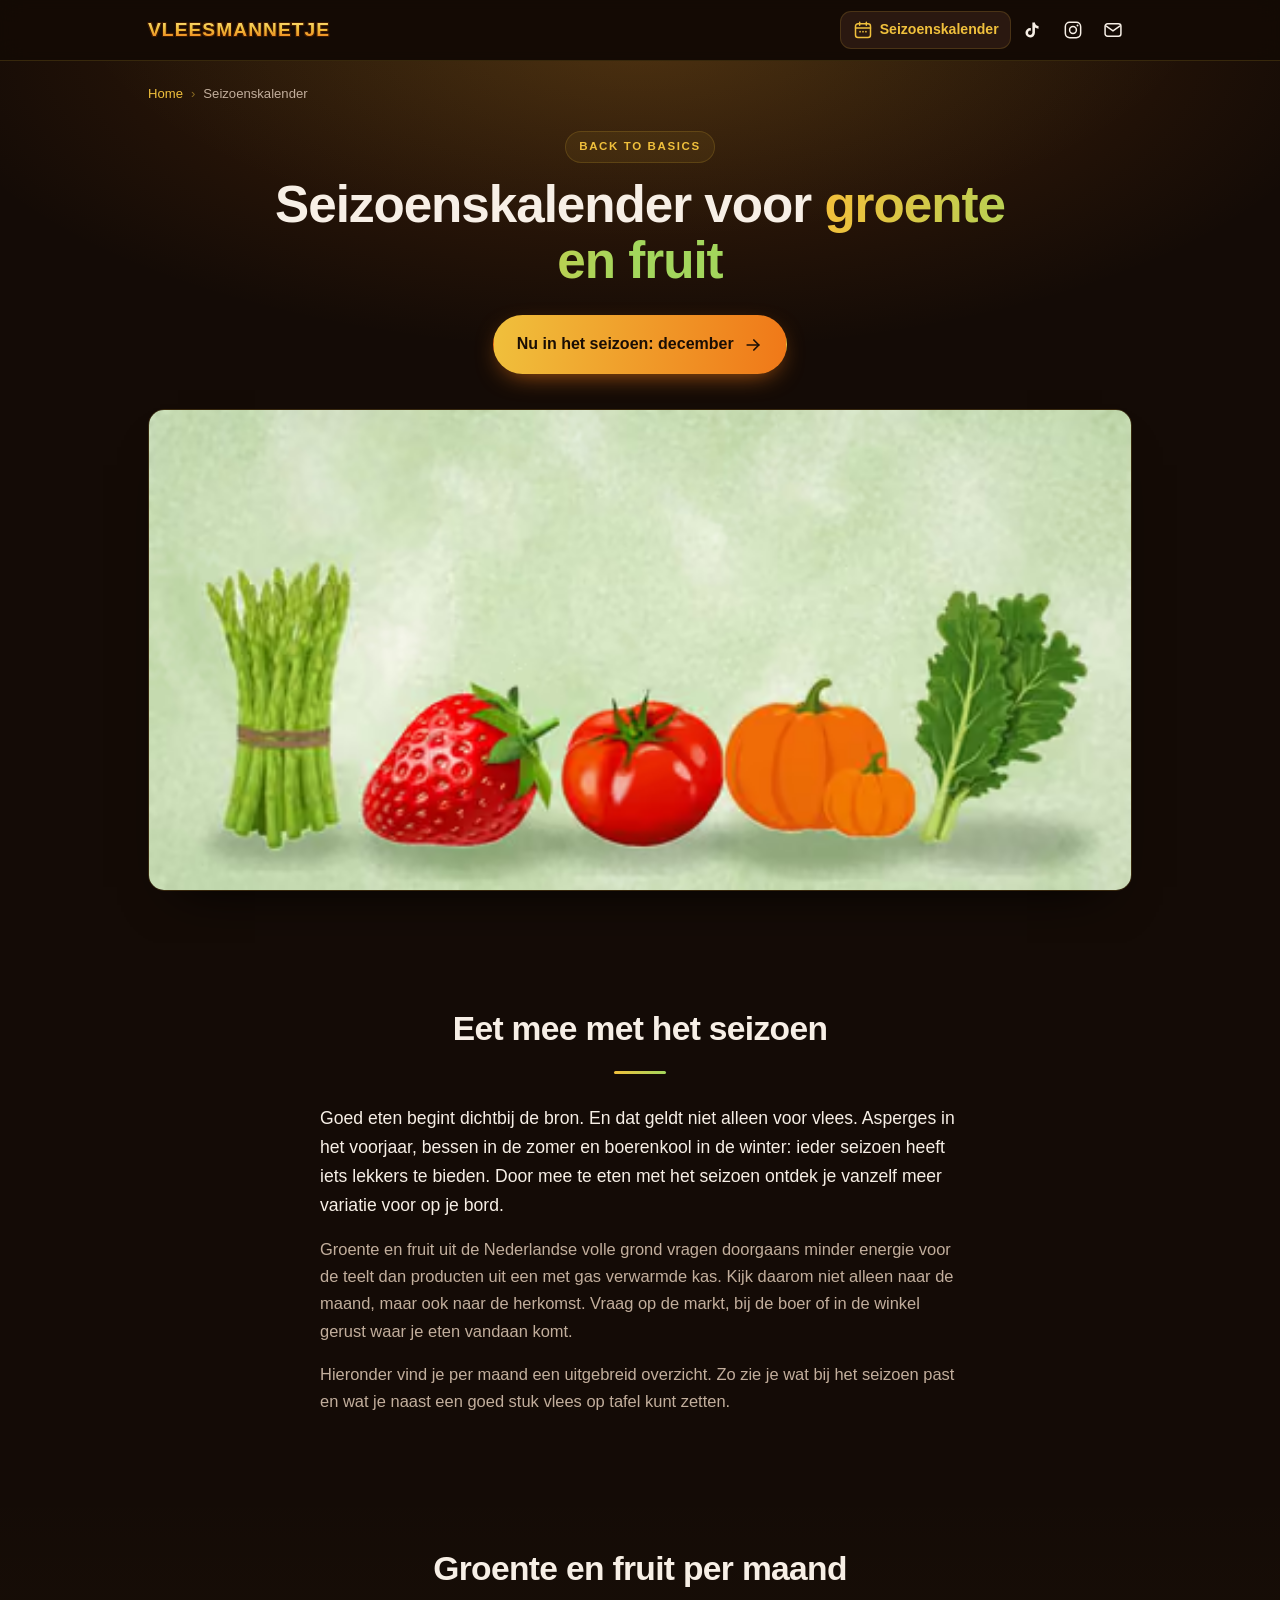
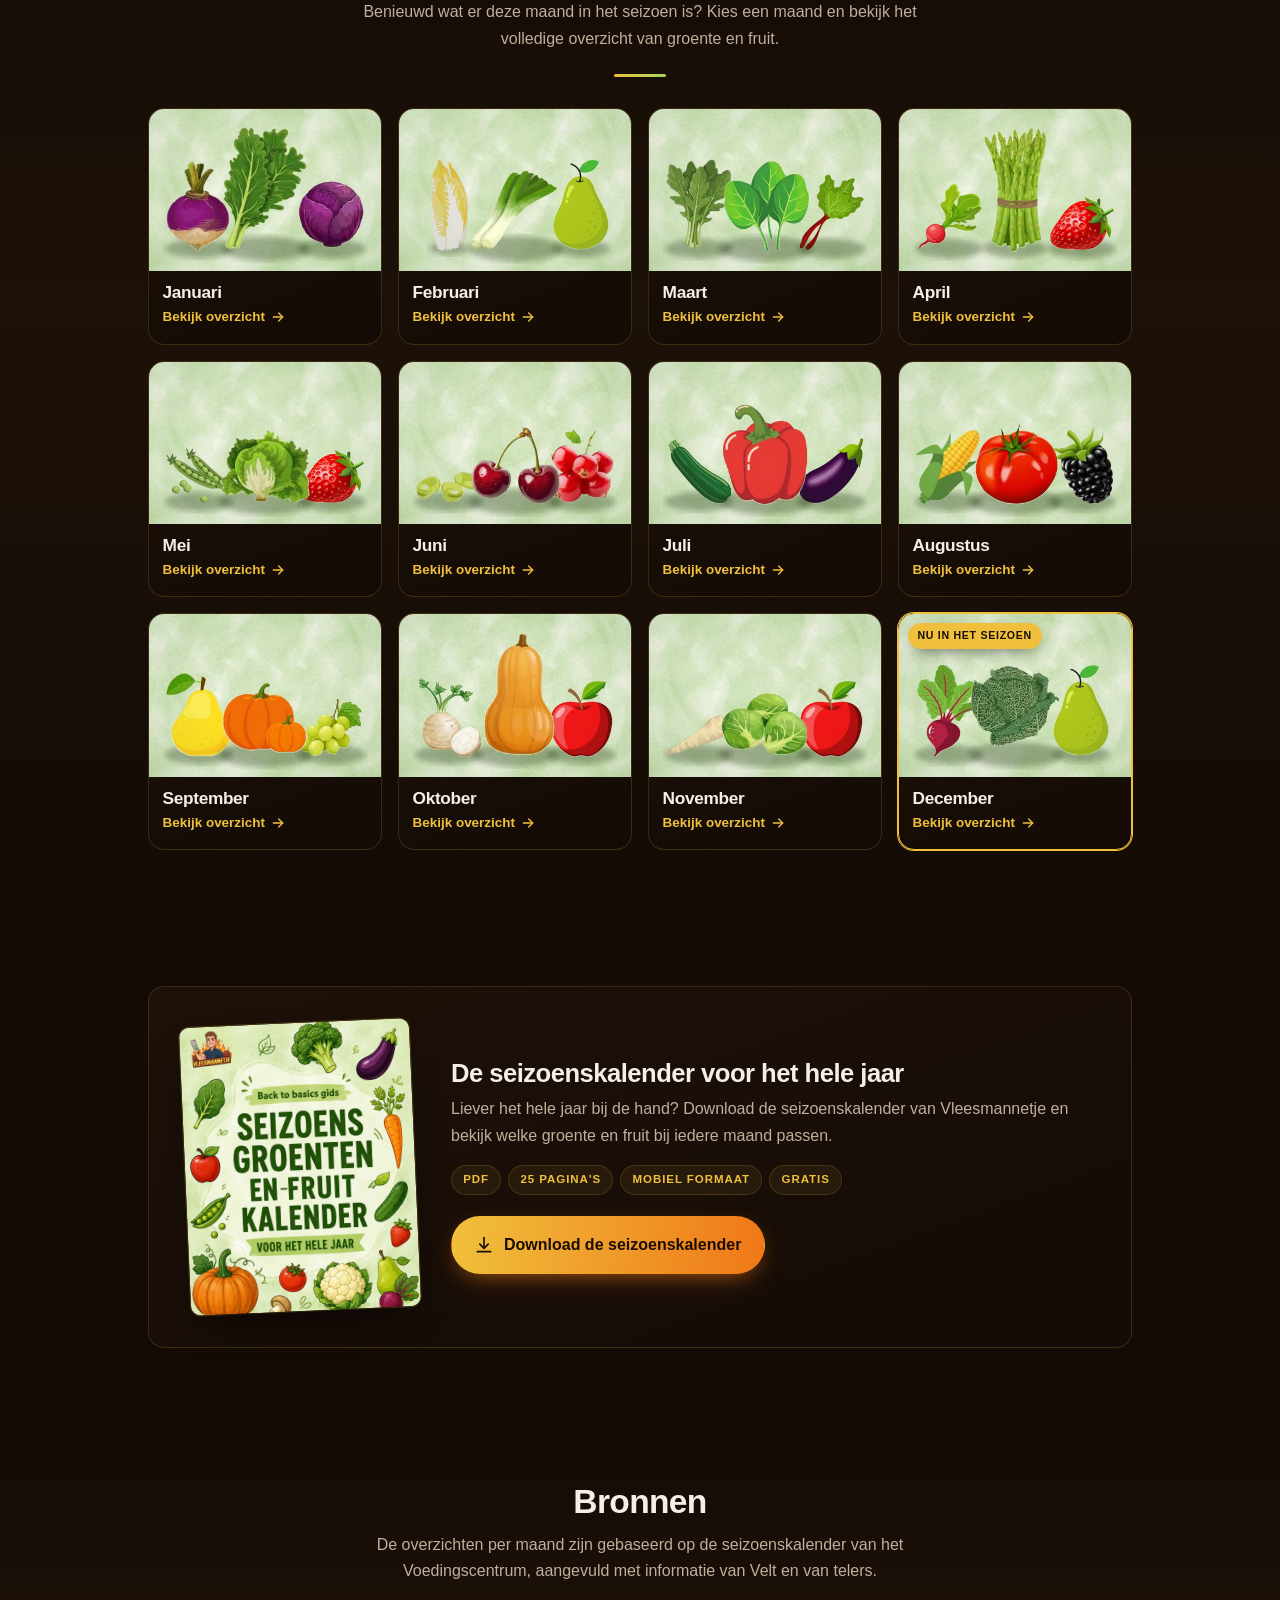
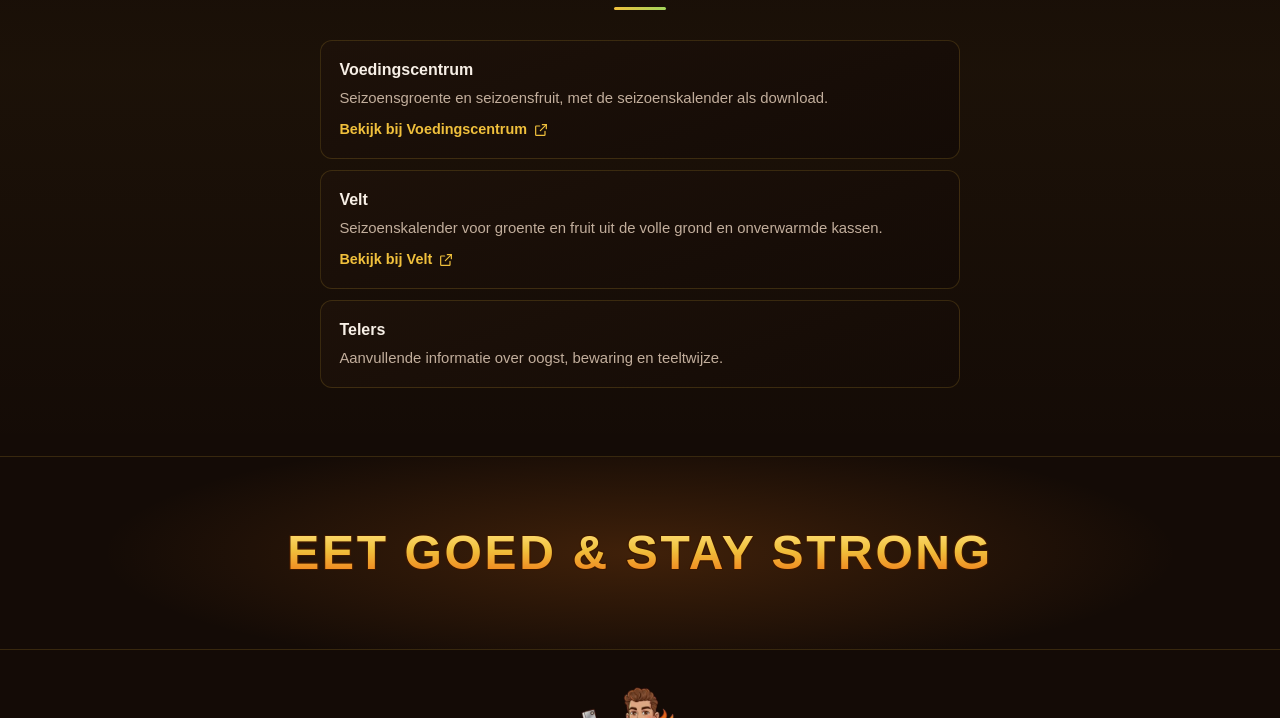
==== seizoenskalender/index.html @ fd52b86a "Seizoenskalender met overzicht en een pagina per maand Nieuwe sectie op /seizoenskalender/ met twaal" ====
<!doctype html>
<html lang="nl">
<head>
<meta charset="utf-8">
<meta name="viewport" content="width=device-width, initial-scale=1">
<title>Seizoenskalender voor groente en fruit | Vleesmannetje</title>
<meta name="description" content="Welke groente en welk fruit passen bij deze maand? Per maand een volledig overzicht, plus de gratis seizoenskalender van Vleesmannetje om te downloaden.">
<link rel="canonical" href="https://vleesmannetje.com/seizoenskalender/">
<meta name="theme-color" content="#140B06">
<meta name="color-scheme" content="dark">

<link rel="icon" href="/favicon.ico" sizes="any">
<link rel="icon" href="/assets/img/favicon-32.png" type="image/png" sizes="32x32">
<link rel="apple-touch-icon" href="/assets/img/apple-touch-icon.png">

<meta property="og:type" content="website">
<meta property="og:site_name" content="Vleesmannetje">
<meta property="og:locale" content="nl_NL">
<meta property="og:url" content="https://vleesmannetje.com/seizoenskalender/">
<meta property="og:title" content="Seizoenskalender voor groente en fruit">
<meta property="og:description" content="Welke groente en welk fruit passen bij deze maand? Per maand een volledig overzicht, plus de gratis seizoenskalender van Vleesmannetje om te downloaden.">
<meta property="og:image" content="https://vleesmannetje.com/assets/img/kalender/og-overzicht.jpg">
<meta property="og:image:width" content="1200">
<meta property="og:image:height" content="630">
<meta property="og:image:alt" content="Seizoenskalender voor groente en fruit van Vleesmannetje">
<meta name="twitter:card" content="summary_large_image">
<meta name="twitter:title" content="Seizoenskalender voor groente en fruit">
<meta name="twitter:description" content="Welke groente en welk fruit passen bij deze maand? Per maand een volledig overzicht, plus de gratis seizoenskalender van Vleesmannetje om te downloaden.">
<meta name="twitter:image" content="https://vleesmannetje.com/assets/img/kalender/og-overzicht.jpg">

<style>
:root{
  --ink:#140b06; --ink-2:#1d1109; --ink-3:#2a1810;
  --line:rgba(240,192,60,.16);
  --flame:#f07818; --gold:#f0c03c; --gold-hi:#ffe07a;
  --cream:#f7efe6; --muted:#c2ae9c; --outline:#3c1800;
  --leaf:#a3d65c;
  --wrap:64rem; --r:16px;
}
*,*::before,*::after{box-sizing:border-box}
html{-webkit-text-size-adjust:100%;scroll-behavior:smooth}
@media (prefers-reduced-motion:reduce){html{scroll-behavior:auto}
  *,*::before,*::after{animation-duration:.01ms!important;animation-iteration-count:1!important;transition-duration:.01ms!important}}
body{
  margin:0;background:var(--ink);color:var(--cream);
  font:400 1rem/1.65 -apple-system,BlinkMacSystemFont,"Segoe UI",Roboto,Helvetica,Arial,sans-serif;
  -webkit-font-smoothing:antialiased;overflow-x:hidden;
}
img{max-width:100%;height:auto;display:block}
a{color:inherit;text-decoration:none}
h1,h2,h3{margin:0;line-height:1.1;letter-spacing:-.02em;font-weight:800}
p{margin:0}
:focus-visible{outline:2px solid var(--gold);outline-offset:3px;border-radius:4px}
.wrap{width:100%;max-width:var(--wrap);margin:0 auto;padding:0 1.25rem}
.skip{position:absolute;left:-999px;top:0;z-index:99;background:var(--gold);color:var(--ink);padding:.6rem 1rem;font-weight:700}
.skip:focus{left:.5rem;top:.5rem}
.sr{position:absolute;width:1px;height:1px;overflow:hidden;clip:rect(0 0 0 0);white-space:nowrap}

.wordmark{
  font-weight:900;text-transform:uppercase;letter-spacing:.055em;line-height:1;
  background:linear-gradient(180deg,var(--gold-hi) 0%,var(--gold) 44%,var(--flame) 100%);
  -webkit-background-clip:text;background-clip:text;color:transparent;
  filter:
    drop-shadow(0 1px 0 var(--outline)) drop-shadow(0 -1px 0 var(--outline))
    drop-shadow(1px 0 0 var(--outline)) drop-shadow(-1px 0 0 var(--outline));
}

/* ---------- header ---------- */
.hdr{
  position:sticky;top:0;z-index:20;
  background:rgba(20,11,6,.82);backdrop-filter:saturate(140%) blur(12px);
  -webkit-backdrop-filter:saturate(140%) blur(12px);
  border-bottom:1px solid var(--line);
}
.hdr .wrap{display:flex;align-items:center;justify-content:space-between;gap:.75rem;min-height:60px}
.hdr__logo{font-size:1.05rem;white-space:nowrap;min-width:0}
.hdr__nav{display:flex;align-items:center;gap:.15rem;flex:none}
.ico,.navlink{
  display:grid;place-items:center;width:38px;height:38px;border-radius:11px;
  color:var(--cream);border:1px solid transparent;transition:color .18s,background .18s,border-color .18s,transform .18s;
}
.ico:hover,.ico:focus-visible,.navlink:hover,.navlink:focus-visible,.navlink[aria-current]{color:var(--gold);background:var(--ink-3);border-color:var(--line)}
.ico:hover,.ico:focus-visible{transform:translateY(-1px)}
.ico svg,.navlink svg{width:20px;height:20px}
.navlink span{position:absolute;width:1px;height:1px;overflow:hidden;clip:rect(0 0 0 0);white-space:nowrap}

/* ---------- algemeen ---------- */
.eyebrow{
  display:inline-block;margin:0 0 .9rem;padding:.34rem .85rem;border-radius:999px;
  border:1px solid var(--line);background:rgba(240,192,60,.07);
  color:var(--gold);font-size:.72rem;font-weight:700;letter-spacing:.14em;text-transform:uppercase;
}
h1{font-size:clamp(1.85rem,6.8vw,3.2rem)}
h1 .leaf{
  background:linear-gradient(100deg,var(--gold) 4%,var(--leaf) 72%);
  -webkit-background-clip:text;background-clip:text;color:transparent;
}
.lede{margin:1rem auto 0;max-width:38rem;color:var(--muted);font-size:1.06rem}
.btn{
  display:inline-flex;align-items:center;justify-content:center;gap:.6rem;
  padding:.95rem 1.4rem;border-radius:999px;font-weight:700;font-size:1rem;
  border:1px solid transparent;transition:transform .18s,box-shadow .18s,background .18s,border-color .18s;
}
.btn svg{width:20px;height:20px;flex:none}
.btn:hover,.btn:focus-visible{transform:translateY(-2px)}
.btn--tt{
  background:linear-gradient(96deg,var(--gold),var(--flame));color:#1a0d04;
  box-shadow:0 8px 26px -10px rgba(240,120,24,.85);
}
.btn--tt:hover,.btn--tt:focus-visible{box-shadow:0 12px 32px -10px rgba(240,120,24,1)}
.btn--ig{background:var(--ink-3);color:var(--cream);border-color:var(--line)}
.btn--ig:hover,.btn--ig:focus-visible{border-color:var(--gold);color:var(--gold)}

section[id]{scroll-margin-top:72px}
.sect{padding:3rem 0}
.sect--alt{background:linear-gradient(180deg,transparent,rgba(240,192,60,.035) 40%,transparent)}
.sect__head{text-align:center;max-width:38rem;margin:0 auto 1.9rem}
.kicker{
  display:block;color:var(--gold);font-size:.72rem;font-weight:700;
  letter-spacing:.16em;text-transform:uppercase;margin-bottom:.6rem;
}
h2{font-size:clamp(1.45rem,4.4vw,2.1rem)}
.sect__head p{margin-top:.7rem;color:var(--muted)}
.rule{width:52px;height:3px;margin:1.4rem auto 0;border-radius:3px;background:linear-gradient(90deg,var(--gold),var(--leaf))}

/* ---------- kop van de pagina ---------- */
.khero{position:relative;padding:1.1rem 0 2.5rem;overflow:hidden}
.khero::before{
  content:"";position:absolute;inset:-30% -30% auto;height:120%;pointer-events:none;
  background:
    radial-gradient(52% 42% at 50% 24%,rgba(240,120,24,.2),transparent 68%),
    radial-gradient(40% 34% at 50% 18%,rgba(163,214,92,.12),transparent 70%);
}
.khero .wrap{position:relative}
.crumbs{display:flex;flex-wrap:wrap;align-items:center;gap:.35rem .5rem;margin:0 0 1.6rem;padding:0;list-style:none;font-size:.82rem;color:var(--muted)}
.crumbs li{display:flex;align-items:center;gap:.5rem}
.crumbs li+li::before{content:"\203A";color:rgba(240,192,60,.5)}
.crumbs a{color:var(--gold)}
.crumbs a:hover,.crumbs a:focus-visible{text-decoration:underline;text-underline-offset:3px}
.khero__kop{text-align:center;max-width:46rem;margin:0 auto}
.khero__nu{margin-top:1.6rem}
.banner{margin:2.2rem 0 0;border-radius:var(--r);overflow:hidden;border:1px solid var(--line);
  box-shadow:0 26px 50px -30px rgba(0,0,0,.95)}
.banner img{width:100%}
.sprong{display:flex;flex-wrap:wrap;justify-content:center;gap:.5rem;margin:1.5rem 0 0;padding:0;list-style:none}
.sprong a{display:inline-flex;align-items:center;gap:.45rem;padding:.5rem .95rem;border-radius:999px;
  border:1px solid var(--line);background:var(--ink-2);font-size:.9rem;font-weight:600;transition:border-color .18s,color .18s}
.sprong a:hover,.sprong a:focus-visible{border-color:var(--gold);color:var(--gold)}
.sprong b{color:var(--leaf);font-weight:800}

/* ---------- intro ---------- */
.tekst{max-width:40rem;margin:0 auto;color:var(--muted);font-size:1.03rem}
.tekst p+p{margin-top:1rem}
.tekst p:first-child{color:var(--cream);font-size:1.1rem}

/* ---------- maandkaarten ---------- */
.maanden{list-style:none;margin:0;padding:0;display:grid;grid-template-columns:repeat(2,minmax(0,1fr));gap:.75rem}
.mkaart{
  position:relative;display:flex;flex-direction:column;height:100%;overflow:hidden;
  border:1px solid var(--line);border-radius:var(--r);background:linear-gradient(160deg,var(--ink-2),var(--ink));
  transition:border-color .2s,transform .2s,box-shadow .2s;
}
.mkaart:hover,.mkaart:focus-visible{border-color:rgba(240,192,60,.55);transform:translateY(-3px);box-shadow:0 18px 36px -24px rgba(0,0,0,.95)}
.mkaart img{width:100%;aspect-ratio:10/7;object-fit:cover}
.mkaart__body{display:flex;flex-direction:column;gap:.25rem;padding:.75rem .85rem .95rem}
.mkaart h3{font-size:1.08rem}
.mkaart__link{display:inline-flex;align-items:center;gap:.3rem;color:var(--gold);font-size:.84rem;font-weight:700}
.mkaart__link svg{width:16px;height:16px;transition:transform .2s}
.mkaart:hover .mkaart__link svg,.mkaart:focus-visible .mkaart__link svg{transform:translateX(3px)}
.mkaart__nu{
  display:none;position:absolute;top:.55rem;left:.55rem;padding:.26rem .6rem;border-radius:999px;
  background:var(--gold);color:#1a0d04;font-size:.66rem;font-weight:800;letter-spacing:.07em;text-transform:uppercase;
  box-shadow:0 6px 16px -6px rgba(0,0,0,.6);
}
.mkaart.is-nu{border-color:var(--gold);box-shadow:0 0 0 1px var(--gold)}
.mkaart.is-nu .mkaart__nu{display:block}

/* ---------- download ---------- */
.gids{
  display:grid;gap:1.5rem;align-items:center;
  border:1px solid var(--line);border-radius:var(--r);padding:1.5rem;
  background:linear-gradient(160deg,var(--ink-2),var(--ink));
}
.gids__cover{
  justify-self:center;width:min(56vw,200px);border-radius:10px;
  box-shadow:0 18px 40px -18px rgba(0,0,0,.9),0 0 0 1px rgba(240,192,60,.22);
  transform:rotate(-2.5deg);transition:transform .25s;
}
.gids:hover .gids__cover{transform:rotate(0) translateY(-3px)}
.gids h2,.gids h3{font-size:clamp(1.25rem,4vw,1.6rem);margin-bottom:.55rem}
.gids p{color:var(--muted)}
.gids__meta{display:flex;flex-wrap:wrap;gap:.45rem;margin:1rem 0 0;list-style:none;padding:0}
.gids__meta li{
  padding:.28rem .7rem;border-radius:999px;border:1px solid var(--line);
  background:rgba(240,192,60,.07);color:var(--gold);font-size:.72rem;font-weight:700;
  letter-spacing:.08em;text-transform:uppercase;
}
.gids .btn{margin-top:1.3rem}
.gids--klein .gids__cover{width:min(40vw,150px)}

/* ---------- bronnen ---------- */
.bronnen{max-width:40rem;margin:0 auto;padding:0;list-style:none;display:grid;gap:.7rem}
.bronnen li{border:1px solid var(--line);border-radius:12px;padding:1rem 1.15rem;background:linear-gradient(160deg,var(--ink-2),var(--ink))}
.bronnen strong{display:block;font-size:1rem;margin-bottom:.15rem}
.bronnen span{display:block;color:var(--muted);font-size:.93rem}
.bronnen a{display:inline-flex;align-items:center;gap:.35rem;margin-top:.45rem;color:var(--gold);font-size:.9rem;font-weight:700}
.bronnen a svg{width:16px;height:16px}
.bronnen a:hover,.bronnen a:focus-visible{text-decoration:underline;text-underline-offset:3px}

/* ---------- maandpagina: beeld en lijst ---------- */
.duo{display:grid;gap:1.3rem;grid-template-areas:"kop" "img" "lijst"}
.duo__kop{grid-area:kop}
.duo__kop p{margin-top:.65rem;color:var(--muted)}
.duo__img{grid-area:img;margin:0;justify-self:center;width:100%;max-width:420px}
.duo__img img{width:100%;border-radius:14px;box-shadow:0 24px 46px -26px rgba(0,0,0,.95),0 0 0 1px rgba(240,192,60,.2)}
.duo__lijst{grid-area:lijst}
.lijst{list-style:none;margin:0;padding:0;columns:2;column-gap:1.4rem}
.lijst li{
  break-inside:avoid;position:relative;padding:.38rem 0 .38rem 1.15rem;
  border-bottom:1px solid rgba(240,192,60,.09);line-height:1.35;
}
.lijst li::before{content:"";position:absolute;left:.12rem;top:.84rem;width:.46rem;height:.46rem;border-radius:50%;background:var(--leaf)}
.lijst small{display:block;margin-top:.12rem;color:var(--muted);font-size:.78rem;line-height:1.35}
.noot{margin-top:1.1rem;padding:.8rem 1rem;border-radius:12px;border:1px solid var(--line);background:rgba(240,192,60,.06);color:var(--muted);font-size:.9rem}

/* ---------- maandnavigatie ---------- */
.mnav ul{list-style:none;margin:0 auto;padding:0;display:grid;grid-template-columns:repeat(3,minmax(0,1fr));gap:.5rem;max-width:46rem}
.mnav a{
  position:relative;display:block;text-align:center;padding:.7rem .4rem;border-radius:999px;
  border:1px solid var(--line);background:var(--ink-2);font-weight:700;font-size:.92rem;
  transition:border-color .18s,color .18s,transform .18s;
}
.mnav a:hover,.mnav a:focus-visible{border-color:var(--gold);color:var(--gold);transform:translateY(-1px)}
.mnav a[aria-current="page"]{background:linear-gradient(96deg,var(--gold),var(--flame));color:#1a0d04;border-color:transparent}
.mnav a.is-nu::after{content:"";position:absolute;top:50%;right:.7rem;width:.42rem;height:.42rem;margin-top:-.21rem;border-radius:50%;background:var(--leaf)}
.mnav__legenda{margin-top:1rem;text-align:center;color:var(--muted);font-size:.82rem}
.mnav__legenda i{display:inline-block;width:.42rem;height:.42rem;margin-right:.35rem;border-radius:50%;background:var(--leaf);vertical-align:middle}
.bronregel{max-width:40rem;margin:2.4rem auto 0;text-align:center;color:var(--muted);font-size:.84rem}
.bronregel a{color:var(--gold);text-decoration:underline;text-underline-offset:3px}

/* ---------- afsluiter en footer ---------- */
.signoff{
  position:relative;text-align:center;padding:3.5rem 0;overflow:hidden;
  border-top:1px solid var(--line);border-bottom:1px solid var(--line);
}
.signoff::before{
  content:"";position:absolute;inset:0;pointer-events:none;
  background:radial-gradient(60% 90% at 50% 50%,rgba(240,120,24,.2),transparent 70%);
}
.signoff p{position:relative;font-size:clamp(1.45rem,6.4vw,3rem)}
.signoff .wrap{position:relative}
.ftr{padding:2.25rem 0;text-align:center;color:var(--muted);font-size:.85rem}
.ftr__logo{width:120px;margin:0 auto 1.1rem;opacity:.9}
.ftr__nav{display:flex;justify-content:center;gap:.35rem;margin-bottom:1.1rem}
.ftr a.txt{color:var(--gold)}
.ftr__links{margin-bottom:.5rem}

@media (min-width:30rem){
  .mnav ul{grid-template-columns:repeat(4,minmax(0,1fr))}
}
@media (min-width:40rem){
  .navlink{display:flex;gap:.45rem;width:auto;padding:0 .7rem;font-size:.88rem;font-weight:700}
  .navlink span{position:static;width:auto;height:auto;overflow:visible;clip:auto}
  .maanden{grid-template-columns:repeat(3,minmax(0,1fr));gap:1rem}
}
@media (min-width:48rem){
  .hdr__logo{font-size:1.2rem}
  .khero{padding:1.4rem 0 3.25rem}
  .sect{padding:4.25rem 0}
  .gids{grid-template-columns:230px 1fr;gap:2.25rem;padding:2.25rem}
  .gids__cover{width:230px}
  .gids--klein{grid-template-columns:170px 1fr}
  .gids--klein .gids__cover{width:170px}
  .mnav ul{grid-template-columns:repeat(6,minmax(0,1fr))}
  .signoff{padding:4.5rem 0}
}
@media (min-width:52rem){
  .duo{grid-template-columns:380px minmax(0,1fr);grid-template-rows:auto 1fr;column-gap:3rem;row-gap:1.4rem;
    grid-template-areas:"img kop" "img lijst";align-items:start}
  .duo--om{grid-template-columns:minmax(0,1fr) 380px;grid-template-areas:"kop img" "lijst img"}
}
@media (min-width:60rem){
  .maanden{grid-template-columns:repeat(4,minmax(0,1fr))}
  .lijst--lang{columns:3}
}
</style>
</head>
<body>
<a class="skip" href="#main">Naar de inhoud</a>

<header class="hdr">
  <div class="wrap">
    <a class="hdr__logo wordmark" href="/">Vleesmannetje</a>
    <nav class="hdr__nav" aria-label="Menu">
      <a class="navlink" href="/seizoenskalender/" aria-current="page">
        <svg viewBox="0 0 24 24" fill="none" stroke="currentColor" stroke-width="1.8" stroke-linecap="round" aria-hidden="true"><rect x="3" y="4.5" width="18" height="16.5" rx="3"/><path d="M3 9.5h18M8 2.8v3.4M16 2.8v3.4"/><circle cx="8.5" cy="14" r="1" fill="currentColor" stroke="none"/><circle cx="12" cy="14" r="1" fill="currentColor" stroke="none"/><circle cx="15.5" cy="14" r="1" fill="currentColor" stroke="none"/></svg><span>Seizoenskalender</span>
      </a>
      <a class="ico" href="https://www.tiktok.com/@vleesmannetje" target="_blank" rel="me noopener" aria-label="Vleesmannetje op TikTok">
        <svg viewBox="0 0 24 24" fill="currentColor" aria-hidden="true"><path d="M16.6 5.82A4.28 4.28 0 0 1 15.54 3h-3.09v12.4a2.59 2.59 0 0 1-2.59 2.5 2.59 2.59 0 1 1 .72-5.08v-3.13a5.7 5.7 0 0 0-.72-.05A5.69 5.69 0 1 0 15.54 15.4V9.01a7.35 7.35 0 0 0 4.3 1.38V7.3a4.29 4.29 0 0 1-3.24-1.48Z"/></svg>
      </a>
      <a class="ico" href="https://www.instagram.com/vleesmannetje/" target="_blank" rel="me noopener" aria-label="Vleesmannetje op Instagram">
        <svg viewBox="0 0 24 24" fill="none" stroke="currentColor" stroke-width="1.8" aria-hidden="true"><rect x="2.8" y="2.8" width="18.4" height="18.4" rx="5.2"/><circle cx="12" cy="12" r="4.1"/><circle cx="17.4" cy="6.6" r="1.15" fill="currentColor" stroke="none"/></svg>
      </a>
      <a class="ico" href="mailto:edwin@vleesmannetje.com" aria-label="Mail Vleesmannetje">
        <svg viewBox="0 0 24 24" fill="none" stroke="currentColor" stroke-width="1.8" aria-hidden="true"><rect x="2.5" y="4.5" width="19" height="15" rx="3"/><path d="m3.5 7 8.5 6 8.5-6"/></svg>
      </a>
    </nav>
  </div>
</header>

<main id="main">

  <section class="khero">
    <div class="wrap">
      <ol class="crumbs" aria-label="Kruimelpad"><li><a href="/">Home</a></li><li aria-current="page">Seizoenskalender</li></ol>
      <div class="khero__kop">
        <span class="eyebrow">Back to basics</span>
        <h1>Seizoenskalender voor <span class="leaf">groente en fruit</span></h1>
        <p class="khero__nu" id="nu" hidden>
          <a class="btn btn--tt" href="/seizoenskalender/">
            <span>Nu in het seizoen: <span data-naam></span></span>
            <svg viewBox="0 0 24 24" fill="none" stroke="currentColor" stroke-width="2" stroke-linecap="round" stroke-linejoin="round" aria-hidden="true"><path d="M5 12h14"/><path d="m13 6 6 6-6 6"/></svg>
          </a>
        </p>
      </div>
      <div class="banner">
        <picture>
          <source media="(min-width:40rem)" type="image/avif" sizes="(min-width:64rem) 982px, calc(100vw - 2.5rem)"
                  srcset="/assets/img/kalender/hero-breed-1000.avif 1000w, /assets/img/kalender/hero-breed-1600.avif 1600w" width="1600" height="400">
          <source media="(min-width:40rem)" type="image/webp" sizes="(min-width:64rem) 982px, calc(100vw - 2.5rem)"
                  srcset="/assets/img/kalender/hero-breed-1000.webp 1000w, /assets/img/kalender/hero-breed-1600.webp 1600w" width="1600" height="400">
          <source type="image/avif" sizes="calc(100vw - 2.5rem)"
                  srcset="/assets/img/kalender/hero-smal-450.avif 450w, /assets/img/kalender/hero-smal-900.avif 900w" width="900" height="440">
          <source type="image/webp" sizes="calc(100vw - 2.5rem)"
                  srcset="/assets/img/kalender/hero-smal-450.webp 450w, /assets/img/kalender/hero-smal-900.webp 900w" width="900" height="440">
          <img src="/assets/img/kalender/hero-smal-900.webp" width="900" height="440" fetchpriority="high" decoding="async"
               alt="Groente en fruit uit alle seizoenen op een rij, van boerenkool en asperges tot aardbeien, tomaten en pompoen">
        </picture>
      </div>
    </div>
  </section>

  <section class="sect" id="intro">
    <div class="wrap">
      <div class="sect__head">
        <h2>Eet mee met het seizoen</h2>
        <div class="rule"></div>
      </div>
      <div class="tekst">
        <p>Goed eten begint dichtbij de bron. En dat geldt niet alleen voor vlees. Asperges in het voorjaar, bessen in de zomer en boerenkool in de winter: ieder seizoen heeft iets lekkers te bieden. Door mee te eten met het seizoen ontdek je vanzelf meer variatie voor op je bord.</p><p>Groente en fruit uit de Nederlandse volle grond vragen doorgaans minder energie voor de teelt dan producten uit een met gas verwarmde kas. Kijk daarom niet alleen naar de maand, maar ook naar de herkomst. Vraag op de markt, bij de boer of in de winkel gerust waar je eten vandaan komt.</p><p>Hieronder vind je per maand een uitgebreid overzicht. Zo zie je wat bij het seizoen past en wat je naast een goed stuk vlees op tafel kunt zetten.</p>
      </div>
    </div>
  </section>

  <section class="sect sect--alt" id="maanden">
    <div class="wrap">
      <div class="sect__head">
        <h2>Groente en fruit per maand</h2>
        <p>Benieuwd wat er deze maand in het seizoen is? Kies een maand en bekijk het volledige overzicht van groente en fruit.</p>
        <div class="rule"></div>
      </div>
      <ul class="maanden" role="list">
        <li>
          <a class="mkaart" href="/seizoenskalender/januari/" data-maand="januari">
            <picture>
          <source type="image/avif" sizes="(min-width:60rem) 240px, (min-width:40rem) 30vw, 46vw" srcset="/assets/img/kalender/januari-kaart-400.avif 400w, /assets/img/kalender/januari-kaart-800.avif 800w">
          <source type="image/webp" sizes="(min-width:60rem) 240px, (min-width:40rem) 30vw, 46vw" srcset="/assets/img/kalender/januari-kaart-400.webp 400w, /assets/img/kalender/januari-kaart-800.webp 800w">
          <img src="/assets/img/kalender/januari-kaart-400.webp" width="800" height="560"
               alt="" loading="lazy" decoding="async">
        </picture>
            <div class="mkaart__body">
              <h3>Januari</h3>
              <span class="mkaart__link">Bekijk overzicht <svg viewBox="0 0 24 24" fill="none" stroke="currentColor" stroke-width="2" stroke-linecap="round" stroke-linejoin="round" aria-hidden="true"><path d="M5 12h14"/><path d="m13 6 6 6-6 6"/></svg></span>
            </div>
            <span class="mkaart__nu" aria-hidden="true">Nu in het seizoen</span>
          </a>
        </li>
        <li>
          <a class="mkaart" href="/seizoenskalender/februari/" data-maand="februari">
            <picture>
          <source type="image/avif" sizes="(min-width:60rem) 240px, (min-width:40rem) 30vw, 46vw" srcset="/assets/img/kalender/februari-kaart-400.avif 400w, /assets/img/kalender/februari-kaart-800.avif 800w">
          <source type="image/webp" sizes="(min-width:60rem) 240px, (min-width:40rem) 30vw, 46vw" srcset="/assets/img/kalender/februari-kaart-400.webp 400w, /assets/img/kalender/februari-kaart-800.webp 800w">
          <img src="/assets/img/kalender/februari-kaart-400.webp" width="800" height="560"
               alt="" loading="lazy" decoding="async">
        </picture>
            <div class="mkaart__body">
              <h3>Februari</h3>
              <span class="mkaart__link">Bekijk overzicht <svg viewBox="0 0 24 24" fill="none" stroke="currentColor" stroke-width="2" stroke-linecap="round" stroke-linejoin="round" aria-hidden="true"><path d="M5 12h14"/><path d="m13 6 6 6-6 6"/></svg></span>
            </div>
            <span class="mkaart__nu" aria-hidden="true">Nu in het seizoen</span>
          </a>
        </li>
        <li>
          <a class="mkaart" href="/seizoenskalender/maart/" data-maand="maart">
            <picture>
          <source type="image/avif" sizes="(min-width:60rem) 240px, (min-width:40rem) 30vw, 46vw" srcset="/assets/img/kalender/maart-kaart-400.avif 400w, /assets/img/kalender/maart-kaart-800.avif 800w">
          <source type="image/webp" sizes="(min-width:60rem) 240px, (min-width:40rem) 30vw, 46vw" srcset="/assets/img/kalender/maart-kaart-400.webp 400w, /assets/img/kalender/maart-kaart-800.webp 800w">
          <img src="/assets/img/kalender/maart-kaart-400.webp" width="800" height="560"
               alt="" loading="lazy" decoding="async">
        </picture>
            <div class="mkaart__body">
              <h3>Maart</h3>
              <span class="mkaart__link">Bekijk overzicht <svg viewBox="0 0 24 24" fill="none" stroke="currentColor" stroke-width="2" stroke-linecap="round" stroke-linejoin="round" aria-hidden="true"><path d="M5 12h14"/><path d="m13 6 6 6-6 6"/></svg></span>
            </div>
            <span class="mkaart__nu" aria-hidden="true">Nu in het seizoen</span>
          </a>
        </li>
        <li>
          <a class="mkaart" href="/seizoenskalender/april/" data-maand="april">
            <picture>
          <source type="image/avif" sizes="(min-width:60rem) 240px, (min-width:40rem) 30vw, 46vw" srcset="/assets/img/kalender/april-kaart-400.avif 400w, /assets/img/kalender/april-kaart-800.avif 800w">
          <source type="image/webp" sizes="(min-width:60rem) 240px, (min-width:40rem) 30vw, 46vw" srcset="/assets/img/kalender/april-kaart-400.webp 400w, /assets/img/kalender/april-kaart-800.webp 800w">
          <img src="/assets/img/kalender/april-kaart-400.webp" width="800" height="560"
               alt="" loading="lazy" decoding="async">
        </picture>
            <div class="mkaart__body">
              <h3>April</h3>
              <span class="mkaart__link">Bekijk overzicht <svg viewBox="0 0 24 24" fill="none" stroke="currentColor" stroke-width="2" stroke-linecap="round" stroke-linejoin="round" aria-hidden="true"><path d="M5 12h14"/><path d="m13 6 6 6-6 6"/></svg></span>
            </div>
            <span class="mkaart__nu" aria-hidden="true">Nu in het seizoen</span>
          </a>
        </li>
        <li>
          <a class="mkaart" href="/seizoenskalender/mei/" data-maand="mei">
            <picture>
          <source type="image/avif" sizes="(min-width:60rem) 240px, (min-width:40rem) 30vw, 46vw" srcset="/assets/img/kalender/mei-kaart-400.avif 400w, /assets/img/kalender/mei-kaart-800.avif 800w">
          <source type="image/webp" sizes="(min-width:60rem) 240px, (min-width:40rem) 30vw, 46vw" srcset="/assets/img/kalender/mei-kaart-400.webp 400w, /assets/img/kalender/mei-kaart-800.webp 800w">
          <img src="/assets/img/kalender/mei-kaart-400.webp" width="800" height="560"
               alt="" loading="lazy" decoding="async">
        </picture>
            <div class="mkaart__body">
              <h3>Mei</h3>
              <span class="mkaart__link">Bekijk overzicht <svg viewBox="0 0 24 24" fill="none" stroke="currentColor" stroke-width="2" stroke-linecap="round" stroke-linejoin="round" aria-hidden="true"><path d="M5 12h14"/><path d="m13 6 6 6-6 6"/></svg></span>
            </div>
            <span class="mkaart__nu" aria-hidden="true">Nu in het seizoen</span>
          </a>
        </li>
        <li>
          <a class="mkaart" href="/seizoenskalender/juni/" data-maand="juni">
            <picture>
          <source type="image/avif" sizes="(min-width:60rem) 240px, (min-width:40rem) 30vw, 46vw" srcset="/assets/img/kalender/juni-kaart-400.avif 400w, /assets/img/kalender/juni-kaart-800.avif 800w">
          <source type="image/webp" sizes="(min-width:60rem) 240px, (min-width:40rem) 30vw, 46vw" srcset="/assets/img/kalender/juni-kaart-400.webp 400w, /assets/img/kalender/juni-kaart-800.webp 800w">
          <img src="/assets/img/kalender/juni-kaart-400.webp" width="800" height="560"
               alt="" loading="lazy" decoding="async">
        </picture>
            <div class="mkaart__body">
              <h3>Juni</h3>
              <span class="mkaart__link">Bekijk overzicht <svg viewBox="0 0 24 24" fill="none" stroke="currentColor" stroke-width="2" stroke-linecap="round" stroke-linejoin="round" aria-hidden="true"><path d="M5 12h14"/><path d="m13 6 6 6-6 6"/></svg></span>
            </div>
            <span class="mkaart__nu" aria-hidden="true">Nu in het seizoen</span>
          </a>
        </li>
        <li>
          <a class="mkaart" href="/seizoenskalender/juli/" data-maand="juli">
            <picture>
          <source type="image/avif" sizes="(min-width:60rem) 240px, (min-width:40rem) 30vw, 46vw" srcset="/assets/img/kalender/juli-kaart-400.avif 400w, /assets/img/kalender/juli-kaart-800.avif 800w">
          <source type="image/webp" sizes="(min-width:60rem) 240px, (min-width:40rem) 30vw, 46vw" srcset="/assets/img/kalender/juli-kaart-400.webp 400w, /assets/img/kalender/juli-kaart-800.webp 800w">
          <img src="/assets/img/kalender/juli-kaart-400.webp" width="800" height="560"
               alt="" loading="lazy" decoding="async">
        </picture>
            <div class="mkaart__body">
              <h3>Juli</h3>
              <span class="mkaart__link">Bekijk overzicht <svg viewBox="0 0 24 24" fill="none" stroke="currentColor" stroke-width="2" stroke-linecap="round" stroke-linejoin="round" aria-hidden="true"><path d="M5 12h14"/><path d="m13 6 6 6-6 6"/></svg></span>
            </div>
            <span class="mkaart__nu" aria-hidden="true">Nu in het seizoen</span>
          </a>
        </li>
        <li>
          <a class="mkaart" href="/seizoenskalender/augustus/" data-maand="augustus">
            <picture>
          <source type="image/avif" sizes="(min-width:60rem) 240px, (min-width:40rem) 30vw, 46vw" srcset="/assets/img/kalender/augustus-kaart-400.avif 400w, /assets/img/kalender/augustus-kaart-800.avif 800w">
          <source type="image/webp" sizes="(min-width:60rem) 240px, (min-width:40rem) 30vw, 46vw" srcset="/assets/img/kalender/augustus-kaart-400.webp 400w, /assets/img/kalender/augustus-kaart-800.webp 800w">
          <img src="/assets/img/kalender/augustus-kaart-400.webp" width="800" height="560"
               alt="" loading="lazy" decoding="async">
        </picture>
            <div class="mkaart__body">
              <h3>Augustus</h3>
              <span class="mkaart__link">Bekijk overzicht <svg viewBox="0 0 24 24" fill="none" stroke="currentColor" stroke-width="2" stroke-linecap="round" stroke-linejoin="round" aria-hidden="true"><path d="M5 12h14"/><path d="m13 6 6 6-6 6"/></svg></span>
            </div>
            <span class="mkaart__nu" aria-hidden="true">Nu in het seizoen</span>
          </a>
        </li>
        <li>
          <a class="mkaart" href="/seizoenskalender/september/" data-maand="september">
            <picture>
          <source type="image/avif" sizes="(min-width:60rem) 240px, (min-width:40rem) 30vw, 46vw" srcset="/assets/img/kalender/september-kaart-400.avif 400w, /assets/img/kalender/september-kaart-800.avif 800w">
          <source type="image/webp" sizes="(min-width:60rem) 240px, (min-width:40rem) 30vw, 46vw" srcset="/assets/img/kalender/september-kaart-400.webp 400w, /assets/img/kalender/september-kaart-800.webp 800w">
          <img src="/assets/img/kalender/september-kaart-400.webp" width="800" height="560"
               alt="" loading="lazy" decoding="async">
        </picture>
            <div class="mkaart__body">
              <h3>September</h3>
              <span class="mkaart__link">Bekijk overzicht <svg viewBox="0 0 24 24" fill="none" stroke="currentColor" stroke-width="2" stroke-linecap="round" stroke-linejoin="round" aria-hidden="true"><path d="M5 12h14"/><path d="m13 6 6 6-6 6"/></svg></span>
            </div>
            <span class="mkaart__nu" aria-hidden="true">Nu in het seizoen</span>
          </a>
        </li>
        <li>
          <a class="mkaart" href="/seizoenskalender/oktober/" data-maand="oktober">
            <picture>
          <source type="image/avif" sizes="(min-width:60rem) 240px, (min-width:40rem) 30vw, 46vw" srcset="/assets/img/kalender/oktober-kaart-400.avif 400w, /assets/img/kalender/oktober-kaart-800.avif 800w">
          <source type="image/webp" sizes="(min-width:60rem) 240px, (min-width:40rem) 30vw, 46vw" srcset="/assets/img/kalender/oktober-kaart-400.webp 400w, /assets/img/kalender/oktober-kaart-800.webp 800w">
          <img src="/assets/img/kalender/oktober-kaart-400.webp" width="800" height="560"
               alt="" loading="lazy" decoding="async">
        </picture>
            <div class="mkaart__body">
              <h3>Oktober</h3>
              <span class="mkaart__link">Bekijk overzicht <svg viewBox="0 0 24 24" fill="none" stroke="currentColor" stroke-width="2" stroke-linecap="round" stroke-linejoin="round" aria-hidden="true"><path d="M5 12h14"/><path d="m13 6 6 6-6 6"/></svg></span>
            </div>
            <span class="mkaart__nu" aria-hidden="true">Nu in het seizoen</span>
          </a>
        </li>
        <li>
          <a class="mkaart" href="/seizoenskalender/november/" data-maand="november">
            <picture>
          <source type="image/avif" sizes="(min-width:60rem) 240px, (min-width:40rem) 30vw, 46vw" srcset="/assets/img/kalender/november-kaart-400.avif 400w, /assets/img/kalender/november-kaart-800.avif 800w">
          <source type="image/webp" sizes="(min-width:60rem) 240px, (min-width:40rem) 30vw, 46vw" srcset="/assets/img/kalender/november-kaart-400.webp 400w, /assets/img/kalender/november-kaart-800.webp 800w">
          <img src="/assets/img/kalender/november-kaart-400.webp" width="800" height="560"
               alt="" loading="lazy" decoding="async">
        </picture>
            <div class="mkaart__body">
              <h3>November</h3>
              <span class="mkaart__link">Bekijk overzicht <svg viewBox="0 0 24 24" fill="none" stroke="currentColor" stroke-width="2" stroke-linecap="round" stroke-linejoin="round" aria-hidden="true"><path d="M5 12h14"/><path d="m13 6 6 6-6 6"/></svg></span>
            </div>
            <span class="mkaart__nu" aria-hidden="true">Nu in het seizoen</span>
          </a>
        </li>
        <li>
          <a class="mkaart" href="/seizoenskalender/december/" data-maand="december">
            <picture>
          <source type="image/avif" sizes="(min-width:60rem) 240px, (min-width:40rem) 30vw, 46vw" srcset="/assets/img/kalender/december-kaart-400.avif 400w, /assets/img/kalender/december-kaart-800.avif 800w">
          <source type="image/webp" sizes="(min-width:60rem) 240px, (min-width:40rem) 30vw, 46vw" srcset="/assets/img/kalender/december-kaart-400.webp 400w, /assets/img/kalender/december-kaart-800.webp 800w">
          <img src="/assets/img/kalender/december-kaart-400.webp" width="800" height="560"
               alt="" loading="lazy" decoding="async">
        </picture>
            <div class="mkaart__body">
              <h3>December</h3>
              <span class="mkaart__link">Bekijk overzicht <svg viewBox="0 0 24 24" fill="none" stroke="currentColor" stroke-width="2" stroke-linecap="round" stroke-linejoin="round" aria-hidden="true"><path d="M5 12h14"/><path d="m13 6 6 6-6 6"/></svg></span>
            </div>
            <span class="mkaart__nu" aria-hidden="true">Nu in het seizoen</span>
          </a>
        </li>
      </ul>
    </div>
  </section>

  <section class="sect" id="download">
    <div class="wrap">
      <div class="gids">
        <picture>
          <source srcset="/assets/img/gids-cover.avif" type="image/avif">
          <img class="gids__cover" src="/assets/img/gids-cover.webp" width="520" height="650"
               alt="Cover van de seizoenskalender voor groente en fruit" loading="lazy" decoding="async">
        </picture>
        <div>
          <h2>De seizoenskalender voor het hele jaar</h2>
          <p>Liever het hele jaar bij de hand? Download de seizoenskalender van Vleesmannetje en bekijk welke groente en fruit bij iedere maand passen.</p>
          <ul class="gids__meta">
            <li>PDF</li><li>25 pagina's</li><li>Mobiel formaat</li><li>Gratis</li>
          </ul>
          <a class="btn btn--tt" href="/Seizoensgroente-Kalender-Vleesmannetje.pdf" download>
            <svg viewBox="0 0 24 24" fill="none" stroke="currentColor" stroke-width="2" stroke-linecap="round" stroke-linejoin="round" aria-hidden="true"><path d="M12 3v12"/><path d="m7 11 5 5 5-5"/><path d="M4 20h16"/></svg>
            Download de seizoenskalender
          </a>
        </div>
      </div>
    </div>
  </section>

  <section class="sect sect--alt" id="bronnen">
    <div class="wrap">
      <div class="sect__head">
        <h2>Bronnen</h2>
        <p>De overzichten per maand zijn gebaseerd op de seizoenskalender van het Voedingscentrum, aangevuld met informatie van Velt en van telers.</p>
        <div class="rule"></div>
      </div>
      <ul class="bronnen" role="list">
        <li><strong>Voedingscentrum</strong><span>Seizoensgroente en seizoensfruit, met de seizoenskalender als download.</span><a href="https://www.voedingscentrum.nl/nl/service/vraag-en-antwoord/gezonde-voeding-en-voedingsstoffen/wat-zijn-seizoensgroenten-en-seizoensfruit.aspx" target="_blank" rel="noopener">Bekijk bij Voedingscentrum <svg viewBox="0 0 24 24" fill="none" stroke="currentColor" stroke-width="1.8" stroke-linecap="round" aria-hidden="true"><path d="M14 4h6v6"/><path d="M20 4 11 13"/><path d="M18 14v5a1 1 0 0 1-1 1H5a1 1 0 0 1-1-1V7a1 1 0 0 1 1-1h5"/></svg></a></li><li><strong>Velt</strong><span>Seizoenskalender voor groente en fruit uit de volle grond en onverwarmde kassen.</span><a href="https://velt.nu/seizoenskalender" target="_blank" rel="noopener">Bekijk bij Velt <svg viewBox="0 0 24 24" fill="none" stroke="currentColor" stroke-width="1.8" stroke-linecap="round" aria-hidden="true"><path d="M14 4h6v6"/><path d="M20 4 11 13"/><path d="M18 14v5a1 1 0 0 1-1 1H5a1 1 0 0 1-1-1V7a1 1 0 0 1 1-1h5"/></svg></a></li><li><strong>Telers</strong><span>Aanvullende informatie over oogst, bewaring en teeltwijze.</span></li>
      </ul>
    </div>
  </section>

  <section class="signoff">
    <div class="wrap"><p class="wordmark">Eet goed &amp; stay strong</p></div>
  </section>

</main>

<footer class="ftr">
  <div class="wrap">
    <picture>
      <source srcset="/assets/img/logo-300.avif" type="image/avif">
      <img class="ftr__logo" src="/assets/img/logo-300.webp" width="300" height="263" alt="" loading="lazy">
    </picture>
    <nav class="ftr__nav" aria-label="Sociale media">
      <a class="ico" href="https://www.tiktok.com/@vleesmannetje" target="_blank" rel="me noopener" aria-label="TikTok">
        <svg viewBox="0 0 24 24" fill="currentColor" aria-hidden="true"><path d="M16.6 5.82A4.28 4.28 0 0 1 15.54 3h-3.09v12.4a2.59 2.59 0 0 1-2.59 2.5 2.59 2.59 0 1 1 .72-5.08v-3.13a5.7 5.7 0 0 0-.72-.05A5.69 5.69 0 1 0 15.54 15.4V9.01a7.35 7.35 0 0 0 4.3 1.38V7.3a4.29 4.29 0 0 1-3.24-1.48Z"/></svg></a>
      <a class="ico" href="https://www.instagram.com/vleesmannetje/" target="_blank" rel="me noopener" aria-label="Instagram">
        <svg viewBox="0 0 24 24" fill="none" stroke="currentColor" stroke-width="1.8" aria-hidden="true"><rect x="2.8" y="2.8" width="18.4" height="18.4" rx="5.2"/><circle cx="12" cy="12" r="4.1"/><circle cx="17.4" cy="6.6" r="1.15" fill="currentColor" stroke="none"/></svg></a>
      <a class="ico" href="mailto:edwin@vleesmannetje.com" aria-label="Mail">
        <svg viewBox="0 0 24 24" fill="none" stroke="currentColor" stroke-width="1.8" aria-hidden="true"><rect x="2.5" y="4.5" width="19" height="15" rx="3"/><path d="m3.5 7 8.5 6 8.5-6"/></svg></a>
    </nav>
    <p class="ftr__links"><a class="txt" href="/">Home</a> &middot; <a class="txt" href="/seizoenskalender/">Seizoenskalender</a></p>
    <p>&copy; <span id="jaar">2026</span> Vleesmannetje &middot; <a class="txt" href="mailto:edwin@vleesmannetje.com">edwin@vleesmannetje.com</a></p>
  </div>
</footer>

<script>
(function(){
  var y=document.getElementById('jaar');if(y)y.textContent=new Date().getFullYear();
  var slugs=["januari", "februari", "maart", "april", "mei", "juni", "juli", "augustus", "september", "oktober", "november", "december"];
  var namen=["januari", "februari", "maart", "april", "mei", "juni", "juli", "augustus", "september", "oktober", "november", "december"];
  var m=new Date().getMonth(),slug=slugs[m];
  var els=document.querySelectorAll('[data-maand="'+slug+'"]');
  for(var i=0;i<els.length;i++){
    els[i].classList.add('is-nu');
    var sr=document.createElement('span');sr.className='sr';sr.textContent=', huidige maand';
    els[i].appendChild(sr);
  }
  var nu=document.getElementById('nu');
  if(nu){
    var a=nu.querySelector('a');a.href='/seizoenskalender/'+slug+'/';
    nu.querySelector('[data-naam]').textContent=namen[m];
    nu.hidden=false;
  }
  var leg=document.getElementById('legenda');if(leg)leg.hidden=false;
})();
</script>
<script type="application/ld+json">
{"@context": "https://schema.org", "@graph": [{"@type": "CollectionPage", "@id": "https://vleesmannetje.com/seizoenskalender/#pagina", "url": "https://vleesmannetje.com/seizoenskalender/", "name": "Seizoenskalender voor groente en fruit", "description": "Welke groente en welk fruit passen bij deze maand? Per maand een volledig overzicht, plus de gratis seizoenskalender van Vleesmannetje om te downloaden.", "inLanguage": "nl-NL", "isPartOf": {"@id": "https://vleesmannetje.com/#website"}, "hasPart": [{"@type": "WebPage", "name": "Seizoensgroente en seizoensfruit in januari", "url": "https://vleesmannetje.com/seizoenskalender/januari/"}, {"@type": "WebPage", "name": "Seizoensgroente en seizoensfruit in februari", "url": "https://vleesmannetje.com/seizoenskalender/februari/"}, {"@type": "WebPage", "name": "Seizoensgroente en seizoensfruit in maart", "url": "https://vleesmannetje.com/seizoenskalender/maart/"}, {"@type": "WebPage", "name": "Seizoensgroente en seizoensfruit in april", "url": "https://vleesmannetje.com/seizoenskalender/april/"}, {"@type": "WebPage", "name": "Seizoensgroente en seizoensfruit in mei", "url": "https://vleesmannetje.com/seizoenskalender/mei/"}, {"@type": "WebPage", "name": "Seizoensgroente en seizoensfruit in juni", "url": "https://vleesmannetje.com/seizoenskalender/juni/"}, {"@type": "WebPage", "name": "Seizoensgroente en seizoensfruit in juli", "url": "https://vleesmannetje.com/seizoenskalender/juli/"}, {"@type": "WebPage", "name": "Seizoensgroente en seizoensfruit in augustus", "url": "https://vleesmannetje.com/seizoenskalender/augustus/"}, {"@type": "WebPage", "name": "Seizoensgroente en seizoensfruit in september", "url": "https://vleesmannetje.com/seizoenskalender/september/"}, {"@type": "WebPage", "name": "Seizoensgroente en seizoensfruit in oktober", "url": "https://vleesmannetje.com/seizoenskalender/oktober/"}, {"@type": "WebPage", "name": "Seizoensgroente en seizoensfruit in november", "url": "https://vleesmannetje.com/seizoenskalender/november/"}, {"@type": "WebPage", "name": "Seizoensgroente en seizoensfruit in december", "url": "https://vleesmannetje.com/seizoenskalender/december/"}]}, {"@type": "BreadcrumbList", "itemListElement": [{"@type": "ListItem", "position": 1, "name": "Home", "item": "https://vleesmannetje.com/"}, {"@type": "ListItem", "position": 2, "name": "Seizoenskalender", "item": "https://vleesmannetje.com/seizoenskalender/"}]}]}
</script>
</body>
</html>
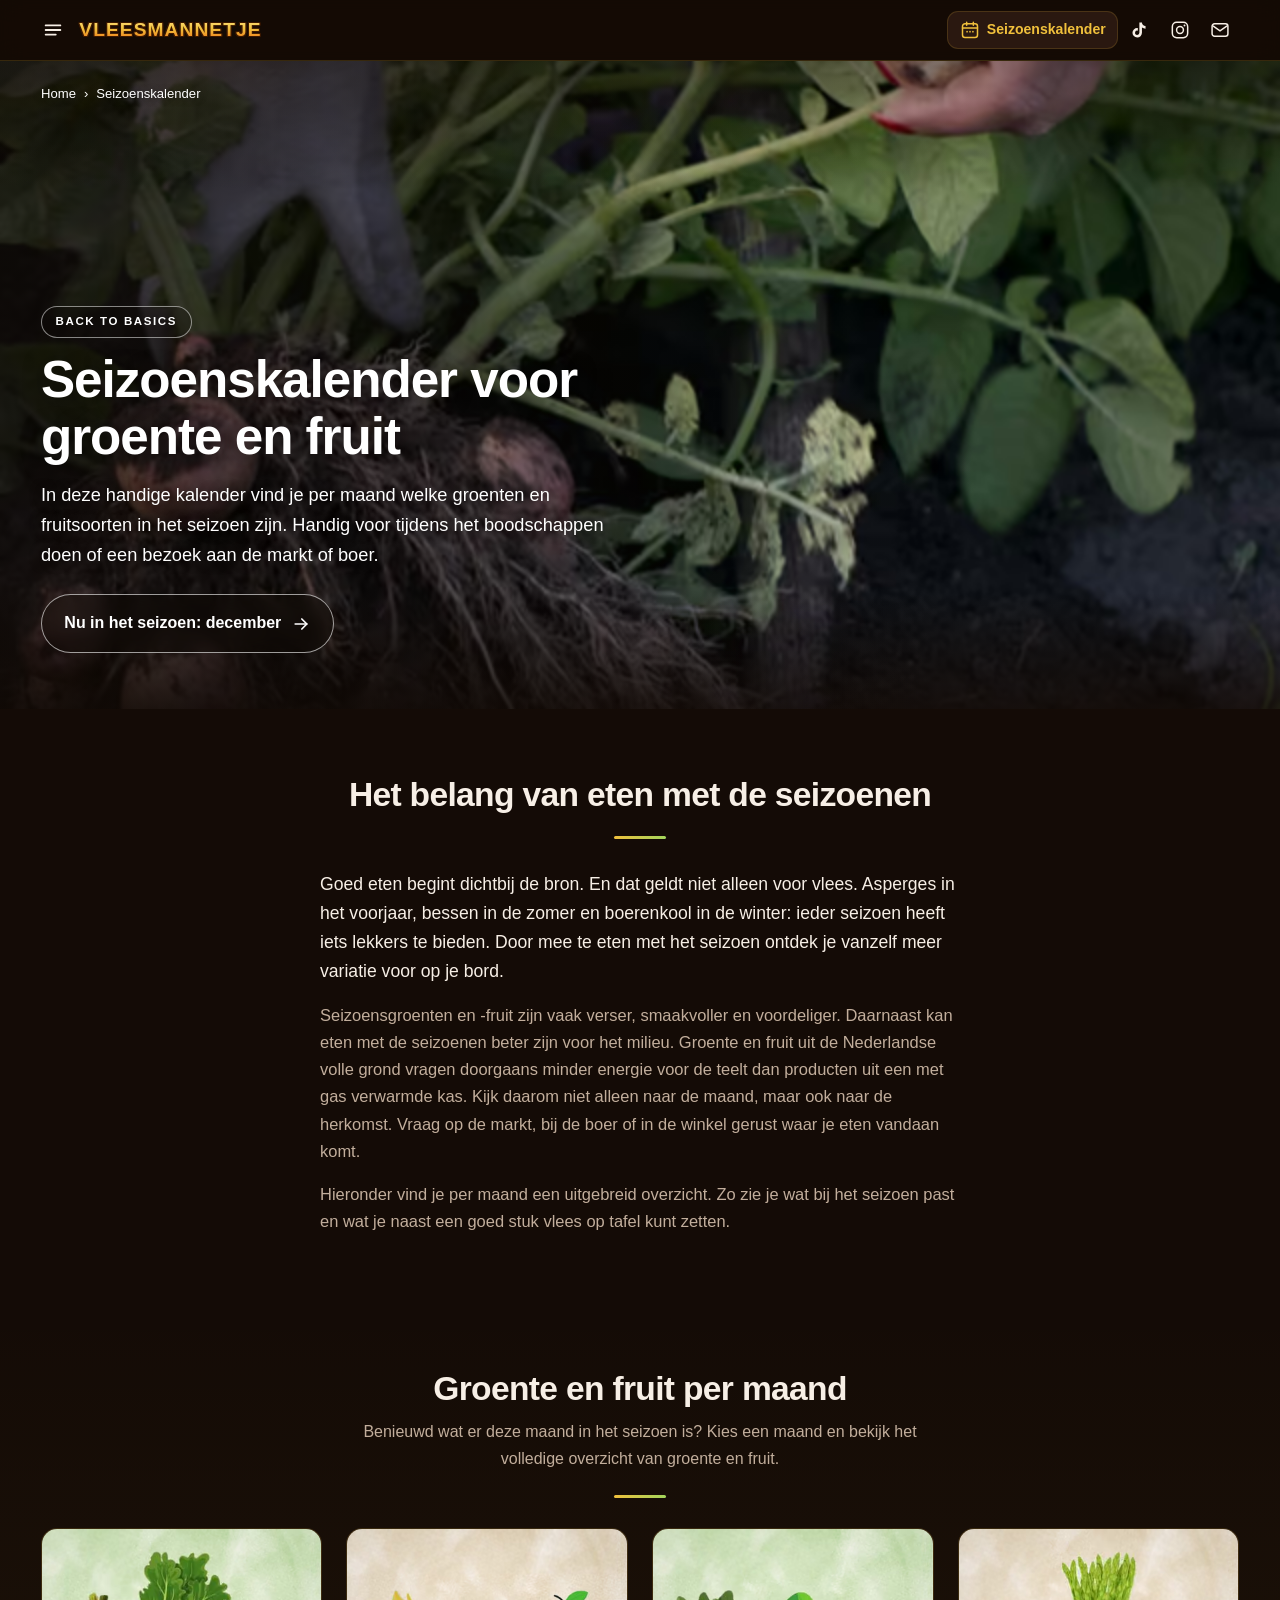
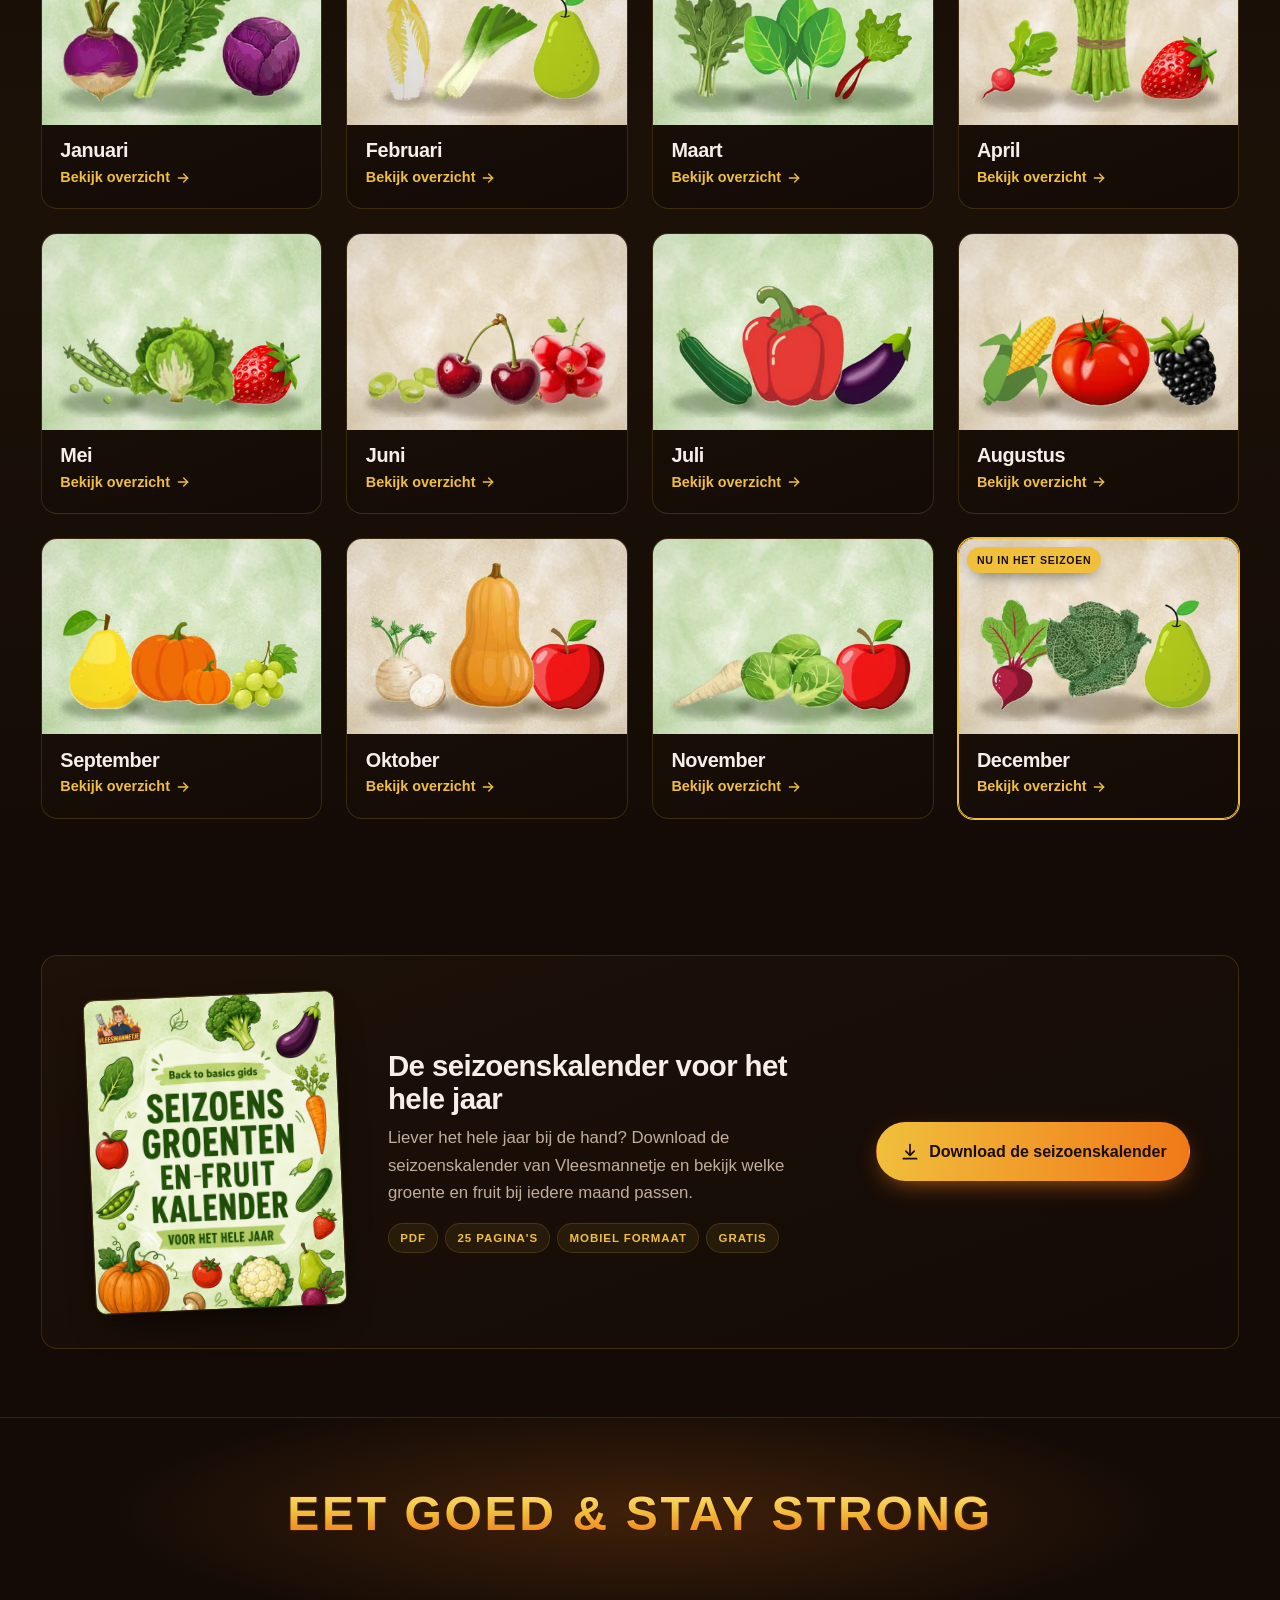
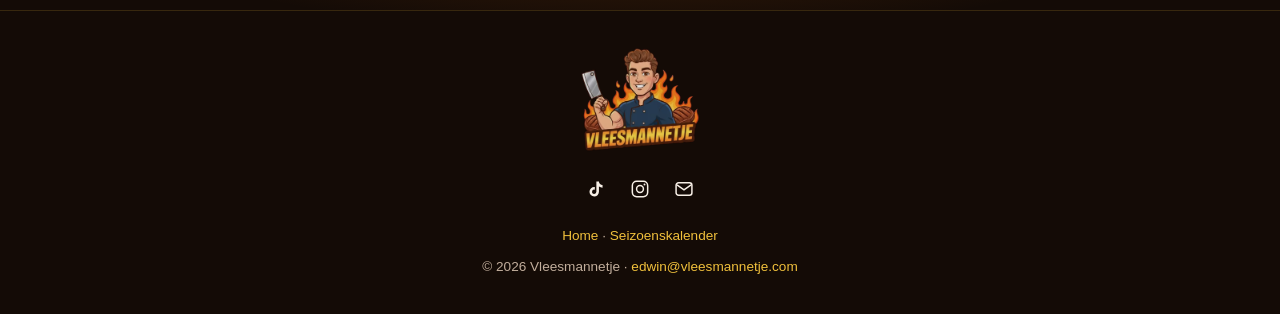
==== commit 6ba23a69: "Uitschuifmenu, brede maandweergave en fotokop op de seizoenskalender Menu linksboven op alle pagina'" ====
--- a/seizoenskalender/index.html
+++ b/seizoenskalender/index.html
@@ -35,7 +35,7 @@
   --flame:#f07818; --gold:#f0c03c; --gold-hi:#ffe07a;
   --cream:#f7efe6; --muted:#c2ae9c; --outline:#3c1800;
   --leaf:#a3d65c;
-  --wrap:64rem; --r:16px;
+  --wrap:64rem; --wrap-breed:100rem; --r:16px;
 }
 *,*::before,*::after{box-sizing:border-box}
 html{-webkit-text-size-adjust:100%;scroll-behavior:smooth}
@@ -52,6 +52,7 @@
 p{margin:0}
 :focus-visible{outline:2px solid var(--gold);outline-offset:3px;border-radius:4px}
 .wrap{width:100%;max-width:var(--wrap);margin:0 auto;padding:0 1.25rem}
+.wrap--breed{max-width:var(--wrap-breed)}
 .skip{position:absolute;left:-999px;top:0;z-index:99;background:var(--gold);color:var(--ink);padding:.6rem 1rem;font-weight:700}
 .skip:focus{left:.5rem;top:.5rem}
 .sr{position:absolute;width:1px;height:1px;overflow:hidden;clip:rect(0 0 0 0);white-space:nowrap}
@@ -84,6 +85,43 @@
 .ico svg,.navlink svg{width:20px;height:20px}
 .navlink span{position:absolute;width:1px;height:1px;overflow:hidden;clip:rect(0 0 0 0);white-space:nowrap}
 
+/* ---------- uitschuifmenu ---------- */
+.hdr__start{display:flex;align-items:center;gap:.4rem;min-width:0}
+.menuknop,.lade__sluit{
+  display:grid;place-items:center;flex:none;width:40px;height:40px;border-radius:11px;
+  color:var(--cream);border:1px solid transparent;transition:color .18s,background .18s,border-color .18s;
+}
+.menuknop{margin-left:-.5rem}
+.menuknop:hover,.menuknop:focus-visible,.lade__sluit:hover,.lade__sluit:focus-visible{color:var(--gold);background:var(--ink-3);border-color:var(--line)}
+.menuknop svg,.lade__sluit svg{width:22px;height:22px}
+.lade{position:fixed;inset:0;z-index:40;visibility:hidden;transition:visibility 0s .3s}
+.lade:target,.lade.is-open{visibility:visible;transition:none}
+.lade__achter{position:absolute;inset:0;background:rgba(8,4,2,.62);opacity:0;transition:opacity .3s}
+.lade:target .lade__achter,.lade.is-open .lade__achter{opacity:1}
+.lade__paneel{
+  position:relative;display:flex;flex-direction:column;width:min(21rem,86vw);height:100%;overflow-y:auto;
+  padding:.6rem 1rem 1.5rem;background:var(--ink-2);border-right:1px solid var(--line);
+  box-shadow:24px 0 60px -30px rgba(0,0,0,.95);transform:translateX(-102%);transition:transform .3s cubic-bezier(.2,.8,.2,1);
+}
+.lade:target .lade__paneel,.lade.is-open .lade__paneel{transform:none}
+.lade__kop{display:flex;align-items:center;justify-content:space-between;gap:.75rem;min-height:48px;margin-bottom:.9rem;padding-left:.75rem}
+.lade__merk{font-size:1rem}
+.lade__groep{margin:1.3rem 0 .35rem;padding:0 .75rem;color:var(--gold);font-size:.72rem;font-weight:700;letter-spacing:.16em;text-transform:uppercase}
+.lade__lijst{list-style:none;margin:0;padding:0;display:grid;gap:.15rem}
+.lade__lijst a{
+  display:flex;align-items:center;gap:.8rem;padding:.72rem .75rem;border-radius:12px;font-weight:700;font-size:1.02rem;line-height:1.25;
+  border:1px solid transparent;transition:background .18s,border-color .18s,color .18s;
+}
+.lade__lijst a:hover,.lade__lijst a:focus-visible{background:var(--ink-3);border-color:var(--line);color:var(--gold)}
+.lade__lijst a[aria-current]{background:rgba(240,192,60,.07);border-color:var(--line)}
+.lade__lijst svg{width:20px;height:20px;flex:none;color:var(--gold)}
+.lade__lijst small{display:block;margin-top:.15rem;color:var(--muted);font-size:.8rem;font-weight:500}
+.lade__sociaal{display:flex;gap:.35rem;margin-top:auto;padding:1.25rem .4rem 0;border-top:1px solid var(--line)}
+html.lade-open{overflow:hidden}
+/* smalle schermen: kalender en mail staan in het menu, zo past het woordmerk naast de menuknop */
+@media (max-width:29.99rem){.hdr__nav .navlink,.hdr__mail{display:none}}
+@media (max-width:22.5rem){.hdr__logo{font-size:.94rem}}
+
 /* ---------- algemeen ---------- */
 .eyebrow{
   display:inline-block;margin:0 0 .9rem;padding:.34rem .85rem;border-radius:999px;
@@ -115,10 +153,6 @@
 .sect{padding:3rem 0}
 .sect--alt{background:linear-gradient(180deg,transparent,rgba(240,192,60,.035) 40%,transparent)}
 .sect__head{text-align:center;max-width:38rem;margin:0 auto 1.9rem}
-.kicker{
-  display:block;color:var(--gold);font-size:.72rem;font-weight:700;
-  letter-spacing:.16em;text-transform:uppercase;margin-bottom:.6rem;
-}
 h2{font-size:clamp(1.45rem,4.4vw,2.1rem)}
 .sect__head p{margin-top:.7rem;color:var(--muted)}
 .rule{width:52px;height:3px;margin:1.4rem auto 0;border-radius:3px;background:linear-gradient(90deg,var(--gold),var(--leaf))}
@@ -139,14 +173,36 @@
 .crumbs a:hover,.crumbs a:focus-visible{text-decoration:underline;text-underline-offset:3px}
 .khero__kop{text-align:center;max-width:46rem;margin:0 auto}
 .khero__nu{margin-top:1.6rem}
-.banner{margin:2.2rem 0 0;border-radius:var(--r);overflow:hidden;border:1px solid var(--line);
-  box-shadow:0 26px 50px -30px rgba(0,0,0,.95)}
-.banner img{width:100%}
 .sprong{display:flex;flex-wrap:wrap;justify-content:center;gap:.5rem;margin:1.5rem 0 0;padding:0;list-style:none}
 .sprong a{display:inline-flex;align-items:center;gap:.45rem;padding:.5rem .95rem;border-radius:999px;
   border:1px solid var(--line);background:var(--ink-2);font-size:.9rem;font-weight:600;transition:border-color .18s,color .18s}
 .sprong a:hover,.sprong a:focus-visible{border-color:var(--gold);color:var(--gold)}
-.sprong b{color:var(--leaf);font-weight:800}
+
+/* kop met foto: alle tekst wit, een zacht verloop maakt de tekst leesbaar */
+.khero.khero--foto{display:grid;min-height:clamp(34rem,86svh,40rem);padding:0;isolation:isolate;color:#fff}
+.khero--foto::before{display:none}
+.khero__foto{position:absolute;inset:0;z-index:-2}
+.khero__foto img{width:100%;height:100%;object-fit:cover;object-position:var(--focus,50% 50%)}
+.khero--foto::after{
+  content:"";position:absolute;inset:0;z-index:-1;pointer-events:none;
+  background:
+    linear-gradient(180deg,rgba(14,8,4,.5) 0%,rgba(14,8,4,0) 22%),
+    linear-gradient(0deg,rgba(14,8,4,.92) 0%,rgba(14,8,4,.72) 34%,rgba(14,8,4,.18) 66%,rgba(14,8,4,0) 80%);
+}
+.khero__laag{display:flex;flex-direction:column;justify-content:space-between;gap:2.5rem;padding-top:1.1rem;padding-bottom:2.25rem}
+.khero--foto .crumbs{margin:0;color:#fff;text-shadow:0 1px 8px rgba(0,0,0,.45)}
+.khero--foto .crumbs a{color:#fff}
+.khero--foto .crumbs li+li::before{color:#fff}
+.khero--foto .khero__kop{text-align:left;margin:0;max-width:42rem}
+.khero--foto .eyebrow{color:#fff;border-color:rgba(255,255,255,.5);background:rgba(14,8,4,.28)}
+.khero--foto h1{color:#fff;text-shadow:0 2px 22px rgba(0,0,0,.4)}
+.khero__tekst{margin-top:.95rem;max-width:36rem;color:#fff;font-size:1.06rem;text-shadow:0 1px 12px rgba(0,0,0,.5)}
+.khero--foto .khero__nu{margin-top:1.5rem}
+.btn--glas{
+  color:#fff;border-color:rgba(255,255,255,.6);background:rgba(14,8,4,.42);
+  -webkit-backdrop-filter:blur(8px);backdrop-filter:blur(8px);
+}
+.btn--glas:hover,.btn--glas:focus-visible{border-color:#fff;background:rgba(14,8,4,.62)}
 
 /* ---------- intro ---------- */
 .tekst{max-width:40rem;margin:0 auto;color:var(--muted);font-size:1.03rem}
@@ -197,15 +253,7 @@
 }
 .gids .btn{margin-top:1.3rem}
 .gids--klein .gids__cover{width:min(40vw,150px)}
-
-/* ---------- bronnen ---------- */
-.bronnen{max-width:40rem;margin:0 auto;padding:0;list-style:none;display:grid;gap:.7rem}
-.bronnen li{border:1px solid var(--line);border-radius:12px;padding:1rem 1.15rem;background:linear-gradient(160deg,var(--ink-2),var(--ink))}
-.bronnen strong{display:block;font-size:1rem;margin-bottom:.15rem}
-.bronnen span{display:block;color:var(--muted);font-size:.93rem}
-.bronnen a{display:inline-flex;align-items:center;gap:.35rem;margin-top:.45rem;color:var(--gold);font-size:.9rem;font-weight:700}
-.bronnen a svg{width:16px;height:16px}
-.bronnen a:hover,.bronnen a:focus-visible{text-decoration:underline;text-underline-offset:3px}
+.gids--breed .gids__actie .btn{margin-top:0}
 
 /* ---------- maandpagina: beeld en lijst ---------- */
 .duo{display:grid;gap:1.3rem;grid-template-areas:"kop" "img" "lijst"}
@@ -235,8 +283,6 @@
 .mnav a.is-nu::after{content:"";position:absolute;top:50%;right:.7rem;width:.42rem;height:.42rem;margin-top:-.21rem;border-radius:50%;background:var(--leaf)}
 .mnav__legenda{margin-top:1rem;text-align:center;color:var(--muted);font-size:.82rem}
 .mnav__legenda i{display:inline-block;width:.42rem;height:.42rem;margin-right:.35rem;border-radius:50%;background:var(--leaf);vertical-align:middle}
-.bronregel{max-width:40rem;margin:2.4rem auto 0;text-align:center;color:var(--muted);font-size:.84rem}
-.bronregel a{color:var(--gold);text-decoration:underline;text-underline-offset:3px}
 
 /* ---------- afsluiter en footer ---------- */
 .signoff{
@@ -265,12 +311,20 @@
 }
 @media (min-width:48rem){
   .hdr__logo{font-size:1.2rem}
+  .wrap--breed{padding:0 clamp(1.5rem,3.2vw,3rem)}
   .khero{padding:1.4rem 0 3.25rem}
+  .khero.khero--foto{min-height:clamp(30rem,72vh,42rem)}
+  .khero__laag{padding-top:1.4rem;padding-bottom:3.5rem}
+  .khero__tekst{font-size:1.14rem}
   .sect{padding:4.25rem 0}
   .gids{grid-template-columns:230px 1fr;gap:2.25rem;padding:2.25rem}
   .gids__cover{width:230px}
   .gids--klein{grid-template-columns:170px 1fr}
   .gids--klein .gids__cover{width:170px}
+  .gids--breed{grid-template-areas:"cover tekst" "cover actie";row-gap:1.3rem;align-content:center}
+  .gids--breed>picture{grid-area:cover}
+  .gids--breed .gids__tekst{grid-area:tekst}
+  .gids--breed .gids__actie{grid-area:actie}
   .mnav ul{grid-template-columns:repeat(6,minmax(0,1fr))}
   .signoff{padding:4.5rem 0}
 }
@@ -283,15 +337,40 @@
   .maanden{grid-template-columns:repeat(4,minmax(0,1fr))}
   .lijst--lang{columns:3}
 }
+@media (min-width:64rem){
+  /* vanaf hier staat de tekst links naast het onderwerp: verloop van links */
+  .khero--foto::after{
+    background:
+      linear-gradient(180deg,rgba(14,8,4,.45) 0%,rgba(14,8,4,0) 20%),
+      linear-gradient(90deg,rgba(14,8,4,.76) 0%,rgba(14,8,4,.52) 34%,rgba(14,8,4,.08) 62%,rgba(14,8,4,0) 78%),
+      linear-gradient(0deg,rgba(20,11,6,.8) 0%,rgba(20,11,6,0) 18%);
+  }
+  .gids--breed{grid-template-columns:250px minmax(0,1fr) auto;grid-template-areas:"cover tekst actie";column-gap:3rem;padding:2.5rem 3rem}
+  .gids--breed .gids__cover{width:250px}
+  .gids--breed h2{font-size:clamp(1.6rem,2.3vw,2.05rem)}
+  .gids--breed p{max-width:42rem;font-size:1.05rem}
+  .gids--breed .gids__actie{align-self:center}
+}
+@media (min-width:80rem){
+  .maanden{gap:1.5rem}
+  .mkaart__body{padding:.95rem 1.15rem 1.15rem}
+  .mkaart h3{font-size:1.24rem}
+  .mkaart__link{font-size:.9rem}
+}
 </style>
 </head>
 <body>
 <a class="skip" href="#main">Naar de inhoud</a>
 
 <header class="hdr">
-  <div class="wrap">
-    <a class="hdr__logo wordmark" href="/">Vleesmannetje</a>
-    <nav class="hdr__nav" aria-label="Menu">
+  <div class="wrap wrap--breed">
+    <div class="hdr__start">
+      <a class="menuknop" href="#menu" aria-controls="menu" aria-label="Menu openen">
+        <svg viewBox="0 0 24 24" fill="none" stroke="currentColor" stroke-width="2" stroke-linecap="round" aria-hidden="true"><path d="M4 7h16M4 12h16M4 17h11"/></svg>
+      </a>
+      <a class="hdr__logo wordmark" href="/">Vleesmannetje</a>
+    </div>
+    <nav class="hdr__nav" aria-label="Snelmenu">
       <a class="navlink" href="/seizoenskalender/" aria-current="page">
         <svg viewBox="0 0 24 24" fill="none" stroke="currentColor" stroke-width="1.8" stroke-linecap="round" aria-hidden="true"><rect x="3" y="4.5" width="18" height="16.5" rx="3"/><path d="M3 9.5h18M8 2.8v3.4M16 2.8v3.4"/><circle cx="8.5" cy="14" r="1" fill="currentColor" stroke="none"/><circle cx="12" cy="14" r="1" fill="currentColor" stroke="none"/><circle cx="15.5" cy="14" r="1" fill="currentColor" stroke="none"/></svg><span>Seizoenskalender</span>
       </a>
@@ -301,41 +380,69 @@
       <a class="ico" href="https://www.instagram.com/vleesmannetje/" target="_blank" rel="me noopener" aria-label="Vleesmannetje op Instagram">
         <svg viewBox="0 0 24 24" fill="none" stroke="currentColor" stroke-width="1.8" aria-hidden="true"><rect x="2.8" y="2.8" width="18.4" height="18.4" rx="5.2"/><circle cx="12" cy="12" r="4.1"/><circle cx="17.4" cy="6.6" r="1.15" fill="currentColor" stroke="none"/></svg>
       </a>
-      <a class="ico" href="mailto:edwin@vleesmannetje.com" aria-label="Mail Vleesmannetje">
+      <a class="ico hdr__mail" href="mailto:edwin@vleesmannetje.com" aria-label="Mail Vleesmannetje">
         <svg viewBox="0 0 24 24" fill="none" stroke="currentColor" stroke-width="1.8" aria-hidden="true"><rect x="2.5" y="4.5" width="19" height="15" rx="3"/><path d="m3.5 7 8.5 6 8.5-6"/></svg>
       </a>
     </nav>
   </div>
 </header>
 
+<div class="lade" id="menu">
+  <a class="lade__achter" href="#" tabindex="-1" aria-hidden="true" data-sluit></a>
+  <div class="lade__paneel" role="dialog" aria-modal="true" aria-label="Menu">
+    <div class="lade__kop">
+      <span class="lade__merk wordmark">Vleesmannetje</span>
+      <a class="lade__sluit" href="#" aria-label="Menu sluiten" data-sluit><svg viewBox="0 0 24 24" fill="none" stroke="currentColor" stroke-width="2" stroke-linecap="round" aria-hidden="true"><path d="M6 6l12 12M18 6 6 18"/></svg></a>
+    </div>
+    <nav aria-label="Hoofdmenu">
+      <ul class="lade__lijst" role="list">
+        <li><a href="/"><svg viewBox="0 0 24 24" fill="none" stroke="currentColor" stroke-width="1.8" stroke-linecap="round" stroke-linejoin="round" aria-hidden="true"><path d="M4 10.5 12 4l8 6.5V19a1 1 0 0 1-1 1h-4.5v-5.5h-5V20H5a1 1 0 0 1-1-1z"/></svg>Home</a></li>
+        <li><a href="/#verhaal"><svg viewBox="0 0 24 24" fill="none" stroke="currentColor" stroke-width="1.8" stroke-linecap="round" aria-hidden="true"><circle cx="12" cy="8.2" r="3.7"/><path d="M4.8 20c.9-3.6 3.7-5.6 7.2-5.6s6.3 2 7.2 5.6"/></svg>Over mij</a></li>
+      </ul>
+      <p class="lade__groep">Inspiratie</p>
+      <ul class="lade__lijst" role="list">
+        <li><a href="/seizoenskalender/" aria-current="page"><svg viewBox="0 0 24 24" fill="none" stroke="currentColor" stroke-width="1.8" stroke-linecap="round" stroke-linejoin="round" aria-hidden="true"><path d="M5 19c0-8.5 5.5-14 15-14 0 9.5-5.5 15-14 15"/><path d="M5 19 13 11"/></svg><span>Seizoensgroenten<small>Groente en fruit per maand</small></span></a></li>
+      </ul>
+      <p class="lade__groep">Contact</p>
+      <ul class="lade__lijst" role="list">
+        <li><a href="/#contact"><svg viewBox="0 0 24 24" fill="none" stroke="currentColor" stroke-width="1.8" aria-hidden="true"><rect x="2.5" y="4.5" width="19" height="15" rx="3"/><path d="m3.5 7 8.5 6 8.5-6"/></svg>Samenwerken</a></li>
+      </ul>
+    </nav>
+    <div class="lade__sociaal">
+      <a class="ico" href="https://www.tiktok.com/@vleesmannetje" target="_blank" rel="me noopener" aria-label="Vleesmannetje op TikTok"><svg viewBox="0 0 24 24" fill="currentColor" aria-hidden="true"><path d="M16.6 5.82A4.28 4.28 0 0 1 15.54 3h-3.09v12.4a2.59 2.59 0 0 1-2.59 2.5 2.59 2.59 0 1 1 .72-5.08v-3.13a5.7 5.7 0 0 0-.72-.05A5.69 5.69 0 1 0 15.54 15.4V9.01a7.35 7.35 0 0 0 4.3 1.38V7.3a4.29 4.29 0 0 1-3.24-1.48Z"/></svg></a>
+      <a class="ico" href="https://www.instagram.com/vleesmannetje/" target="_blank" rel="me noopener" aria-label="Vleesmannetje op Instagram"><svg viewBox="0 0 24 24" fill="none" stroke="currentColor" stroke-width="1.8" aria-hidden="true"><rect x="2.8" y="2.8" width="18.4" height="18.4" rx="5.2"/><circle cx="12" cy="12" r="4.1"/><circle cx="17.4" cy="6.6" r="1.15" fill="currentColor" stroke="none"/></svg></a>
+      <a class="ico" href="mailto:edwin@vleesmannetje.com" aria-label="Mail Vleesmannetje"><svg viewBox="0 0 24 24" fill="none" stroke="currentColor" stroke-width="1.8" aria-hidden="true"><rect x="2.5" y="4.5" width="19" height="15" rx="3"/><path d="m3.5 7 8.5 6 8.5-6"/></svg></a>
+    </div>
+  </div>
+</div>
+
 <main id="main">
 
-  <section class="khero">
-    <div class="wrap">
+  <section class="khero khero--foto" style="--focus:50% 35%">
+      <picture class="khero__foto">
+        <source media="(min-width:40rem)" type="image/avif" sizes="100vw"
+                srcset="/assets/img/kalender/hero-foto-breed-1280.avif 1280w, /assets/img/kalender/hero-foto-breed-1920.avif 1920w, /assets/img/kalender/hero-foto-breed-2560.avif 2560w" width="2560" height="1280">
+        <source media="(min-width:40rem)" type="image/webp" sizes="100vw"
+                srcset="/assets/img/kalender/hero-foto-breed-1280.webp 1280w, /assets/img/kalender/hero-foto-breed-1920.webp 1920w, /assets/img/kalender/hero-foto-breed-2560.webp 2560w" width="2560" height="1280">
+        <source type="image/avif" sizes="100vw" srcset="/assets/img/kalender/hero-foto-smal-640.avif 640w, /assets/img/kalender/hero-foto-smal-1080.avif 1080w"
+                width="1080" height="1440">
+        <source type="image/webp" sizes="100vw" srcset="/assets/img/kalender/hero-foto-smal-640.webp 640w, /assets/img/kalender/hero-foto-smal-1080.webp 1080w"
+                width="1080" height="1440">
+        <img src="/assets/img/kalender/hero-foto-smal-1080.webp" width="1080" height="1440"
+             fetchpriority="high" decoding="async" alt="Handen die in een moestuin een aardappelplant uit de grond trekken, met verse aardappels aan de wortels">
+      </picture>
+    <div class="wrap wrap--breed khero__laag">
       <ol class="crumbs" aria-label="Kruimelpad"><li><a href="/">Home</a></li><li aria-current="page">Seizoenskalender</li></ol>
       <div class="khero__kop">
         <span class="eyebrow">Back to basics</span>
-        <h1>Seizoenskalender voor <span class="leaf">groente en fruit</span></h1>
+        <h1>Seizoenskalender voor groente en fruit</h1>
+        <p class="khero__tekst">In deze handige kalender vind je per maand welke groenten en fruitsoorten in het seizoen zijn. Handig voor tijdens het boodschappen doen of een bezoek aan de markt of boer.</p>
         <p class="khero__nu" id="nu" hidden>
-          <a class="btn btn--tt" href="/seizoenskalender/">
+          <a class="btn btn--glas" href="/seizoenskalender/">
             <span>Nu in het seizoen: <span data-naam></span></span>
             <svg viewBox="0 0 24 24" fill="none" stroke="currentColor" stroke-width="2" stroke-linecap="round" stroke-linejoin="round" aria-hidden="true"><path d="M5 12h14"/><path d="m13 6 6 6-6 6"/></svg>
           </a>
         </p>
-      </div>
-      <div class="banner">
-        <picture>
-          <source media="(min-width:40rem)" type="image/avif" sizes="(min-width:64rem) 982px, calc(100vw - 2.5rem)"
-                  srcset="/assets/img/kalender/hero-breed-1000.avif 1000w, /assets/img/kalender/hero-breed-1600.avif 1600w" width="1600" height="400">
-          <source media="(min-width:40rem)" type="image/webp" sizes="(min-width:64rem) 982px, calc(100vw - 2.5rem)"
-                  srcset="/assets/img/kalender/hero-breed-1000.webp 1000w, /assets/img/kalender/hero-breed-1600.webp 1600w" width="1600" height="400">
-          <source type="image/avif" sizes="calc(100vw - 2.5rem)"
-                  srcset="/assets/img/kalender/hero-smal-450.avif 450w, /assets/img/kalender/hero-smal-900.avif 900w" width="900" height="440">
-          <source type="image/webp" sizes="calc(100vw - 2.5rem)"
-                  srcset="/assets/img/kalender/hero-smal-450.webp 450w, /assets/img/kalender/hero-smal-900.webp 900w" width="900" height="440">
-          <img src="/assets/img/kalender/hero-smal-900.webp" width="900" height="440" fetchpriority="high" decoding="async"
-               alt="Groente en fruit uit alle seizoenen op een rij, van boerenkool en asperges tot aardbeien, tomaten en pompoen">
-        </picture>
       </div>
     </div>
   </section>
@@ -343,17 +450,17 @@
   <section class="sect" id="intro">
     <div class="wrap">
       <div class="sect__head">
-        <h2>Eet mee met het seizoen</h2>
+        <h2>Het belang van eten met de seizoenen</h2>
         <div class="rule"></div>
       </div>
       <div class="tekst">
-        <p>Goed eten begint dichtbij de bron. En dat geldt niet alleen voor vlees. Asperges in het voorjaar, bessen in de zomer en boerenkool in de winter: ieder seizoen heeft iets lekkers te bieden. Door mee te eten met het seizoen ontdek je vanzelf meer variatie voor op je bord.</p><p>Groente en fruit uit de Nederlandse volle grond vragen doorgaans minder energie voor de teelt dan producten uit een met gas verwarmde kas. Kijk daarom niet alleen naar de maand, maar ook naar de herkomst. Vraag op de markt, bij de boer of in de winkel gerust waar je eten vandaan komt.</p><p>Hieronder vind je per maand een uitgebreid overzicht. Zo zie je wat bij het seizoen past en wat je naast een goed stuk vlees op tafel kunt zetten.</p>
+        <p>Goed eten begint dichtbij de bron. En dat geldt niet alleen voor vlees. Asperges in het voorjaar, bessen in de zomer en boerenkool in de winter: ieder seizoen heeft iets lekkers te bieden. Door mee te eten met het seizoen ontdek je vanzelf meer variatie voor op je bord.</p><p>Seizoensgroenten en -fruit zijn vaak verser, smaakvoller en voordeliger. Daarnaast kan eten met de seizoenen beter zijn voor het milieu. Groente en fruit uit de Nederlandse volle grond vragen doorgaans minder energie voor de teelt dan producten uit een met gas verwarmde kas. Kijk daarom niet alleen naar de maand, maar ook naar de herkomst. Vraag op de markt, bij de boer of in de winkel gerust waar je eten vandaan komt.</p><p>Hieronder vind je per maand een uitgebreid overzicht. Zo zie je wat bij het seizoen past en wat je naast een goed stuk vlees op tafel kunt zetten.</p>
       </div>
     </div>
   </section>
 
   <section class="sect sect--alt" id="maanden">
-    <div class="wrap">
+    <div class="wrap wrap--breed">
       <div class="sect__head">
         <h2>Groente en fruit per maand</h2>
         <p>Benieuwd wat er deze maand in het seizoen is? Kies een maand en bekijk het volledige overzicht van groente en fruit.</p>
@@ -363,8 +470,8 @@
         <li>
           <a class="mkaart" href="/seizoenskalender/januari/" data-maand="januari">
             <picture>
-          <source type="image/avif" sizes="(min-width:60rem) 240px, (min-width:40rem) 30vw, 46vw" srcset="/assets/img/kalender/januari-kaart-400.avif 400w, /assets/img/kalender/januari-kaart-800.avif 800w">
-          <source type="image/webp" sizes="(min-width:60rem) 240px, (min-width:40rem) 30vw, 46vw" srcset="/assets/img/kalender/januari-kaart-400.webp 400w, /assets/img/kalender/januari-kaart-800.webp 800w">
+          <source type="image/avif" sizes="(min-width:100rem) 376px, (min-width:60rem) 23vw, (min-width:40rem) 31vw, 46vw" srcset="/assets/img/kalender/januari-kaart-400.avif 400w, /assets/img/kalender/januari-kaart-800.avif 800w">
+          <source type="image/webp" sizes="(min-width:100rem) 376px, (min-width:60rem) 23vw, (min-width:40rem) 31vw, 46vw" srcset="/assets/img/kalender/januari-kaart-400.webp 400w, /assets/img/kalender/januari-kaart-800.webp 800w">
           <img src="/assets/img/kalender/januari-kaart-400.webp" width="800" height="560"
                alt="" loading="lazy" decoding="async">
         </picture>
@@ -378,8 +485,8 @@
         <li>
           <a class="mkaart" href="/seizoenskalender/februari/" data-maand="februari">
             <picture>
-          <source type="image/avif" sizes="(min-width:60rem) 240px, (min-width:40rem) 30vw, 46vw" srcset="/assets/img/kalender/februari-kaart-400.avif 400w, /assets/img/kalender/februari-kaart-800.avif 800w">
-          <source type="image/webp" sizes="(min-width:60rem) 240px, (min-width:40rem) 30vw, 46vw" srcset="/assets/img/kalender/februari-kaart-400.webp 400w, /assets/img/kalender/februari-kaart-800.webp 800w">
+          <source type="image/avif" sizes="(min-width:100rem) 376px, (min-width:60rem) 23vw, (min-width:40rem) 31vw, 46vw" srcset="/assets/img/kalender/februari-kaart-400.avif 400w, /assets/img/kalender/februari-kaart-800.avif 800w">
+          <source type="image/webp" sizes="(min-width:100rem) 376px, (min-width:60rem) 23vw, (min-width:40rem) 31vw, 46vw" srcset="/assets/img/kalender/februari-kaart-400.webp 400w, /assets/img/kalender/februari-kaart-800.webp 800w">
           <img src="/assets/img/kalender/februari-kaart-400.webp" width="800" height="560"
                alt="" loading="lazy" decoding="async">
         </picture>
@@ -393,8 +500,8 @@
         <li>
           <a class="mkaart" href="/seizoenskalender/maart/" data-maand="maart">
             <picture>
-          <source type="image/avif" sizes="(min-width:60rem) 240px, (min-width:40rem) 30vw, 46vw" srcset="/assets/img/kalender/maart-kaart-400.avif 400w, /assets/img/kalender/maart-kaart-800.avif 800w">
-          <source type="image/webp" sizes="(min-width:60rem) 240px, (min-width:40rem) 30vw, 46vw" srcset="/assets/img/kalender/maart-kaart-400.webp 400w, /assets/img/kalender/maart-kaart-800.webp 800w">
+          <source type="image/avif" sizes="(min-width:100rem) 376px, (min-width:60rem) 23vw, (min-width:40rem) 31vw, 46vw" srcset="/assets/img/kalender/maart-kaart-400.avif 400w, /assets/img/kalender/maart-kaart-800.avif 800w">
+          <source type="image/webp" sizes="(min-width:100rem) 376px, (min-width:60rem) 23vw, (min-width:40rem) 31vw, 46vw" srcset="/assets/img/kalender/maart-kaart-400.webp 400w, /assets/img/kalender/maart-kaart-800.webp 800w">
           <img src="/assets/img/kalender/maart-kaart-400.webp" width="800" height="560"
                alt="" loading="lazy" decoding="async">
         </picture>
@@ -408,8 +515,8 @@
         <li>
           <a class="mkaart" href="/seizoenskalender/april/" data-maand="april">
             <picture>
-          <source type="image/avif" sizes="(min-width:60rem) 240px, (min-width:40rem) 30vw, 46vw" srcset="/assets/img/kalender/april-kaart-400.avif 400w, /assets/img/kalender/april-kaart-800.avif 800w">
-          <source type="image/webp" sizes="(min-width:60rem) 240px, (min-width:40rem) 30vw, 46vw" srcset="/assets/img/kalender/april-kaart-400.webp 400w, /assets/img/kalender/april-kaart-800.webp 800w">
+          <source type="image/avif" sizes="(min-width:100rem) 376px, (min-width:60rem) 23vw, (min-width:40rem) 31vw, 46vw" srcset="/assets/img/kalender/april-kaart-400.avif 400w, /assets/img/kalender/april-kaart-800.avif 800w">
+          <source type="image/webp" sizes="(min-width:100rem) 376px, (min-width:60rem) 23vw, (min-width:40rem) 31vw, 46vw" srcset="/assets/img/kalender/april-kaart-400.webp 400w, /assets/img/kalender/april-kaart-800.webp 800w">
           <img src="/assets/img/kalender/april-kaart-400.webp" width="800" height="560"
                alt="" loading="lazy" decoding="async">
         </picture>
@@ -423,8 +530,8 @@
         <li>
           <a class="mkaart" href="/seizoenskalender/mei/" data-maand="mei">
             <picture>
-          <source type="image/avif" sizes="(min-width:60rem) 240px, (min-width:40rem) 30vw, 46vw" srcset="/assets/img/kalender/mei-kaart-400.avif 400w, /assets/img/kalender/mei-kaart-800.avif 800w">
-          <source type="image/webp" sizes="(min-width:60rem) 240px, (min-width:40rem) 30vw, 46vw" srcset="/assets/img/kalender/mei-kaart-400.webp 400w, /assets/img/kalender/mei-kaart-800.webp 800w">
+          <source type="image/avif" sizes="(min-width:100rem) 376px, (min-width:60rem) 23vw, (min-width:40rem) 31vw, 46vw" srcset="/assets/img/kalender/mei-kaart-400.avif 400w, /assets/img/kalender/mei-kaart-800.avif 800w">
+          <source type="image/webp" sizes="(min-width:100rem) 376px, (min-width:60rem) 23vw, (min-width:40rem) 31vw, 46vw" srcset="/assets/img/kalender/mei-kaart-400.webp 400w, /assets/img/kalender/mei-kaart-800.webp 800w">
           <img src="/assets/img/kalender/mei-kaart-400.webp" width="800" height="560"
                alt="" loading="lazy" decoding="async">
         </picture>
@@ -438,8 +545,8 @@
         <li>
           <a class="mkaart" href="/seizoenskalender/juni/" data-maand="juni">
             <picture>
-          <source type="image/avif" sizes="(min-width:60rem) 240px, (min-width:40rem) 30vw, 46vw" srcset="/assets/img/kalender/juni-kaart-400.avif 400w, /assets/img/kalender/juni-kaart-800.avif 800w">
-          <source type="image/webp" sizes="(min-width:60rem) 240px, (min-width:40rem) 30vw, 46vw" srcset="/assets/img/kalender/juni-kaart-400.webp 400w, /assets/img/kalender/juni-kaart-800.webp 800w">
+          <source type="image/avif" sizes="(min-width:100rem) 376px, (min-width:60rem) 23vw, (min-width:40rem) 31vw, 46vw" srcset="/assets/img/kalender/juni-kaart-400.avif 400w, /assets/img/kalender/juni-kaart-800.avif 800w">
+          <source type="image/webp" sizes="(min-width:100rem) 376px, (min-width:60rem) 23vw, (min-width:40rem) 31vw, 46vw" srcset="/assets/img/kalender/juni-kaart-400.webp 400w, /assets/img/kalender/juni-kaart-800.webp 800w">
           <img src="/assets/img/kalender/juni-kaart-400.webp" width="800" height="560"
                alt="" loading="lazy" decoding="async">
         </picture>
@@ -453,8 +560,8 @@
         <li>
           <a class="mkaart" href="/seizoenskalender/juli/" data-maand="juli">
             <picture>
-          <source type="image/avif" sizes="(min-width:60rem) 240px, (min-width:40rem) 30vw, 46vw" srcset="/assets/img/kalender/juli-kaart-400.avif 400w, /assets/img/kalender/juli-kaart-800.avif 800w">
-          <source type="image/webp" sizes="(min-width:60rem) 240px, (min-width:40rem) 30vw, 46vw" srcset="/assets/img/kalender/juli-kaart-400.webp 400w, /assets/img/kalender/juli-kaart-800.webp 800w">
+          <source type="image/avif" sizes="(min-width:100rem) 376px, (min-width:60rem) 23vw, (min-width:40rem) 31vw, 46vw" srcset="/assets/img/kalender/juli-kaart-400.avif 400w, /assets/img/kalender/juli-kaart-800.avif 800w">
+          <source type="image/webp" sizes="(min-width:100rem) 376px, (min-width:60rem) 23vw, (min-width:40rem) 31vw, 46vw" srcset="/assets/img/kalender/juli-kaart-400.webp 400w, /assets/img/kalender/juli-kaart-800.webp 800w">
           <img src="/assets/img/kalender/juli-kaart-400.webp" width="800" height="560"
                alt="" loading="lazy" decoding="async">
         </picture>
@@ -468,8 +575,8 @@
         <li>
           <a class="mkaart" href="/seizoenskalender/augustus/" data-maand="augustus">
             <picture>
-          <source type="image/avif" sizes="(min-width:60rem) 240px, (min-width:40rem) 30vw, 46vw" srcset="/assets/img/kalender/augustus-kaart-400.avif 400w, /assets/img/kalender/augustus-kaart-800.avif 800w">
-          <source type="image/webp" sizes="(min-width:60rem) 240px, (min-width:40rem) 30vw, 46vw" srcset="/assets/img/kalender/augustus-kaart-400.webp 400w, /assets/img/kalender/augustus-kaart-800.webp 800w">
+          <source type="image/avif" sizes="(min-width:100rem) 376px, (min-width:60rem) 23vw, (min-width:40rem) 31vw, 46vw" srcset="/assets/img/kalender/augustus-kaart-400.avif 400w, /assets/img/kalender/augustus-kaart-800.avif 800w">
+          <source type="image/webp" sizes="(min-width:100rem) 376px, (min-width:60rem) 23vw, (min-width:40rem) 31vw, 46vw" srcset="/assets/img/kalender/augustus-kaart-400.webp 400w, /assets/img/kalender/augustus-kaart-800.webp 800w">
           <img src="/assets/img/kalender/augustus-kaart-400.webp" width="800" height="560"
                alt="" loading="lazy" decoding="async">
         </picture>
@@ -483,8 +590,8 @@
         <li>
           <a class="mkaart" href="/seizoenskalender/september/" data-maand="september">
             <picture>
-          <source type="image/avif" sizes="(min-width:60rem) 240px, (min-width:40rem) 30vw, 46vw" srcset="/assets/img/kalender/september-kaart-400.avif 400w, /assets/img/kalender/september-kaart-800.avif 800w">
-          <source type="image/webp" sizes="(min-width:60rem) 240px, (min-width:40rem) 30vw, 46vw" srcset="/assets/img/kalender/september-kaart-400.webp 400w, /assets/img/kalender/september-kaart-800.webp 800w">
+          <source type="image/avif" sizes="(min-width:100rem) 376px, (min-width:60rem) 23vw, (min-width:40rem) 31vw, 46vw" srcset="/assets/img/kalender/september-kaart-400.avif 400w, /assets/img/kalender/september-kaart-800.avif 800w">
+          <source type="image/webp" sizes="(min-width:100rem) 376px, (min-width:60rem) 23vw, (min-width:40rem) 31vw, 46vw" srcset="/assets/img/kalender/september-kaart-400.webp 400w, /assets/img/kalender/september-kaart-800.webp 800w">
           <img src="/assets/img/kalender/september-kaart-400.webp" width="800" height="560"
                alt="" loading="lazy" decoding="async">
         </picture>
@@ -498,8 +605,8 @@
         <li>
           <a class="mkaart" href="/seizoenskalender/oktober/" data-maand="oktober">
             <picture>
-          <source type="image/avif" sizes="(min-width:60rem) 240px, (min-width:40rem) 30vw, 46vw" srcset="/assets/img/kalender/oktober-kaart-400.avif 400w, /assets/img/kalender/oktober-kaart-800.avif 800w">
-          <source type="image/webp" sizes="(min-width:60rem) 240px, (min-width:40rem) 30vw, 46vw" srcset="/assets/img/kalender/oktober-kaart-400.webp 400w, /assets/img/kalender/oktober-kaart-800.webp 800w">
+          <source type="image/avif" sizes="(min-width:100rem) 376px, (min-width:60rem) 23vw, (min-width:40rem) 31vw, 46vw" srcset="/assets/img/kalender/oktober-kaart-400.avif 400w, /assets/img/kalender/oktober-kaart-800.avif 800w">
+          <source type="image/webp" sizes="(min-width:100rem) 376px, (min-width:60rem) 23vw, (min-width:40rem) 31vw, 46vw" srcset="/assets/img/kalender/oktober-kaart-400.webp 400w, /assets/img/kalender/oktober-kaart-800.webp 800w">
           <img src="/assets/img/kalender/oktober-kaart-400.webp" width="800" height="560"
                alt="" loading="lazy" decoding="async">
         </picture>
@@ -513,8 +620,8 @@
         <li>
           <a class="mkaart" href="/seizoenskalender/november/" data-maand="november">
             <picture>
-          <source type="image/avif" sizes="(min-width:60rem) 240px, (min-width:40rem) 30vw, 46vw" srcset="/assets/img/kalender/november-kaart-400.avif 400w, /assets/img/kalender/november-kaart-800.avif 800w">
-          <source type="image/webp" sizes="(min-width:60rem) 240px, (min-width:40rem) 30vw, 46vw" srcset="/assets/img/kalender/november-kaart-400.webp 400w, /assets/img/kalender/november-kaart-800.webp 800w">
+          <source type="image/avif" sizes="(min-width:100rem) 376px, (min-width:60rem) 23vw, (min-width:40rem) 31vw, 46vw" srcset="/assets/img/kalender/november-kaart-400.avif 400w, /assets/img/kalender/november-kaart-800.avif 800w">
+          <source type="image/webp" sizes="(min-width:100rem) 376px, (min-width:60rem) 23vw, (min-width:40rem) 31vw, 46vw" srcset="/assets/img/kalender/november-kaart-400.webp 400w, /assets/img/kalender/november-kaart-800.webp 800w">
           <img src="/assets/img/kalender/november-kaart-400.webp" width="800" height="560"
                alt="" loading="lazy" decoding="async">
         </picture>
@@ -528,8 +635,8 @@
         <li>
           <a class="mkaart" href="/seizoenskalender/december/" data-maand="december">
             <picture>
-          <source type="image/avif" sizes="(min-width:60rem) 240px, (min-width:40rem) 30vw, 46vw" srcset="/assets/img/kalender/december-kaart-400.avif 400w, /assets/img/kalender/december-kaart-800.avif 800w">
-          <source type="image/webp" sizes="(min-width:60rem) 240px, (min-width:40rem) 30vw, 46vw" srcset="/assets/img/kalender/december-kaart-400.webp 400w, /assets/img/kalender/december-kaart-800.webp 800w">
+          <source type="image/avif" sizes="(min-width:100rem) 376px, (min-width:60rem) 23vw, (min-width:40rem) 31vw, 46vw" srcset="/assets/img/kalender/december-kaart-400.avif 400w, /assets/img/kalender/december-kaart-800.avif 800w">
+          <source type="image/webp" sizes="(min-width:100rem) 376px, (min-width:60rem) 23vw, (min-width:40rem) 31vw, 46vw" srcset="/assets/img/kalender/december-kaart-400.webp 400w, /assets/img/kalender/december-kaart-800.webp 800w">
           <img src="/assets/img/kalender/december-kaart-400.webp" width="800" height="560"
                alt="" loading="lazy" decoding="async">
         </picture>
@@ -545,19 +652,21 @@
   </section>
 
   <section class="sect" id="download">
-    <div class="wrap">
-      <div class="gids">
+    <div class="wrap wrap--breed">
+      <div class="gids gids--breed">
         <picture>
           <source srcset="/assets/img/gids-cover.avif" type="image/avif">
           <img class="gids__cover" src="/assets/img/gids-cover.webp" width="520" height="650"
                alt="Cover van de seizoenskalender voor groente en fruit" loading="lazy" decoding="async">
         </picture>
-        <div>
+        <div class="gids__tekst">
           <h2>De seizoenskalender voor het hele jaar</h2>
           <p>Liever het hele jaar bij de hand? Download de seizoenskalender van Vleesmannetje en bekijk welke groente en fruit bij iedere maand passen.</p>
           <ul class="gids__meta">
             <li>PDF</li><li>25 pagina's</li><li>Mobiel formaat</li><li>Gratis</li>
           </ul>
+        </div>
+        <div class="gids__actie">
           <a class="btn btn--tt" href="/Seizoensgroente-Kalender-Vleesmannetje.pdf" download>
             <svg viewBox="0 0 24 24" fill="none" stroke="currentColor" stroke-width="2" stroke-linecap="round" stroke-linejoin="round" aria-hidden="true"><path d="M12 3v12"/><path d="m7 11 5 5 5-5"/><path d="M4 20h16"/></svg>
             Download de seizoenskalender
@@ -567,18 +676,6 @@
     </div>
   </section>
 
-  <section class="sect sect--alt" id="bronnen">
-    <div class="wrap">
-      <div class="sect__head">
-        <h2>Bronnen</h2>
-        <p>De overzichten per maand zijn gebaseerd op de seizoenskalender van het Voedingscentrum, aangevuld met informatie van Velt en van telers.</p>
-        <div class="rule"></div>
-      </div>
-      <ul class="bronnen" role="list">
-        <li><strong>Voedingscentrum</strong><span>Seizoensgroente en seizoensfruit, met de seizoenskalender als download.</span><a href="https://www.voedingscentrum.nl/nl/service/vraag-en-antwoord/gezonde-voeding-en-voedingsstoffen/wat-zijn-seizoensgroenten-en-seizoensfruit.aspx" target="_blank" rel="noopener">Bekijk bij Voedingscentrum <svg viewBox="0 0 24 24" fill="none" stroke="currentColor" stroke-width="1.8" stroke-linecap="round" aria-hidden="true"><path d="M14 4h6v6"/><path d="M20 4 11 13"/><path d="M18 14v5a1 1 0 0 1-1 1H5a1 1 0 0 1-1-1V7a1 1 0 0 1 1-1h5"/></svg></a></li><li><strong>Velt</strong><span>Seizoenskalender voor groente en fruit uit de volle grond en onverwarmde kassen.</span><a href="https://velt.nu/seizoenskalender" target="_blank" rel="noopener">Bekijk bij Velt <svg viewBox="0 0 24 24" fill="none" stroke="currentColor" stroke-width="1.8" stroke-linecap="round" aria-hidden="true"><path d="M14 4h6v6"/><path d="M20 4 11 13"/><path d="M18 14v5a1 1 0 0 1-1 1H5a1 1 0 0 1-1-1V7a1 1 0 0 1 1-1h5"/></svg></a></li><li><strong>Telers</strong><span>Aanvullende informatie over oogst, bewaring en teeltwijze.</span></li>
-      </ul>
-    </div>
-  </section>
 
   <section class="signoff">
     <div class="wrap"><p class="wordmark">Eet goed &amp; stay strong</p></div>
@@ -626,6 +723,37 @@
   var leg=document.getElementById('legenda');if(leg)leg.hidden=false;
 })();
 </script>
+
+<script>
+(function(){
+  var lade=document.getElementById('menu'),knop=document.querySelector('.menuknop');
+  if(!lade||!knop)return;
+  var html=document.documentElement;
+  knop.setAttribute('role','button');knop.setAttribute('aria-expanded','false');
+  function focusbaar(){return lade.querySelectorAll('.lade__paneel a[href]')}
+  function open(){
+    lade.classList.add('is-open');html.classList.add('lade-open');knop.setAttribute('aria-expanded','true');
+    var l=lade.querySelector('.lade__lijst a');setTimeout(function(){if(l)l.focus()},60);
+  }
+  function dicht(terug){
+    lade.classList.remove('is-open');html.classList.remove('lade-open');knop.setAttribute('aria-expanded','false');
+    if(terug)knop.focus();
+  }
+  knop.addEventListener('click',function(e){e.preventDefault();lade.classList.contains('is-open')?dicht(true):open()});
+  var s=lade.querySelectorAll('[data-sluit]');
+  for(var i=0;i<s.length;i++)s[i].addEventListener('click',function(e){e.preventDefault();dicht(true)});
+  var l=lade.querySelectorAll('.lade__lijst a');
+  for(var j=0;j<l.length;j++)l[j].addEventListener('click',function(){dicht(false)});
+  document.addEventListener('keydown',function(e){
+    if(!lade.classList.contains('is-open'))return;
+    if(e.key==='Escape'){dicht(true);return}
+    if(e.key!=='Tab')return;
+    var f=focusbaar(),eerste=f[0],laatste=f[f.length-1];
+    if(e.shiftKey&&document.activeElement===eerste){e.preventDefault();laatste.focus()}
+    else if(!e.shiftKey&&document.activeElement===laatste){e.preventDefault();eerste.focus()}
+  });
+})();
+</script>
 <script type="application/ld+json">
 {"@context": "https://schema.org", "@graph": [{"@type": "CollectionPage", "@id": "https://vleesmannetje.com/seizoenskalender/#pagina", "url": "https://vleesmannetje.com/seizoenskalender/", "name": "Seizoenskalender voor groente en fruit", "description": "Welke groente en welk fruit passen bij deze maand? Per maand een volledig overzicht, plus de gratis seizoenskalender van Vleesmannetje om te downloaden.", "inLanguage": "nl-NL", "isPartOf": {"@id": "https://vleesmannetje.com/#website"}, "hasPart": [{"@type": "WebPage", "name": "Seizoensgroente en seizoensfruit in januari", "url": "https://vleesmannetje.com/seizoenskalender/januari/"}, {"@type": "WebPage", "name": "Seizoensgroente en seizoensfruit in februari", "url": "https://vleesmannetje.com/seizoenskalender/februari/"}, {"@type": "WebPage", "name": "Seizoensgroente en seizoensfruit in maart", "url": "https://vleesmannetje.com/seizoenskalender/maart/"}, {"@type": "WebPage", "name": "Seizoensgroente en seizoensfruit in april", "url": "https://vleesmannetje.com/seizoenskalender/april/"}, {"@type": "WebPage", "name": "Seizoensgroente en seizoensfruit in mei", "url": "https://vleesmannetje.com/seizoenskalender/mei/"}, {"@type": "WebPage", "name": "Seizoensgroente en seizoensfruit in juni", "url": "https://vleesmannetje.com/seizoenskalender/juni/"}, {"@type": "WebPage", "name": "Seizoensgroente en seizoensfruit in juli", "url": "https://vleesmannetje.com/seizoenskalender/juli/"}, {"@type": "WebPage", "name": "Seizoensgroente en seizoensfruit in augustus", "url": "https://vleesmannetje.com/seizoenskalender/augustus/"}, {"@type": "WebPage", "name": "Seizoensgroente en seizoensfruit in september", "url": "https://vleesmannetje.com/seizoenskalender/september/"}, {"@type": "WebPage", "name": "Seizoensgroente en seizoensfruit in oktober", "url": "https://vleesmannetje.com/seizoenskalender/oktober/"}, {"@type": "WebPage", "name": "Seizoensgroente en seizoensfruit in november", "url": "https://vleesmannetje.com/seizoenskalender/november/"}, {"@type": "WebPage", "name": "Seizoensgroente en seizoensfruit in december", "url": "https://vleesmannetje.com/seizoenskalender/december/"}]}, {"@type": "BreadcrumbList", "itemListElement": [{"@type": "ListItem", "position": 1, "name": "Home", "item": "https://vleesmannetje.com/"}, {"@type": "ListItem", "position": 2, "name": "Seizoenskalender", "item": "https://vleesmannetje.com/seizoenskalender/"}]}]}
 </script>
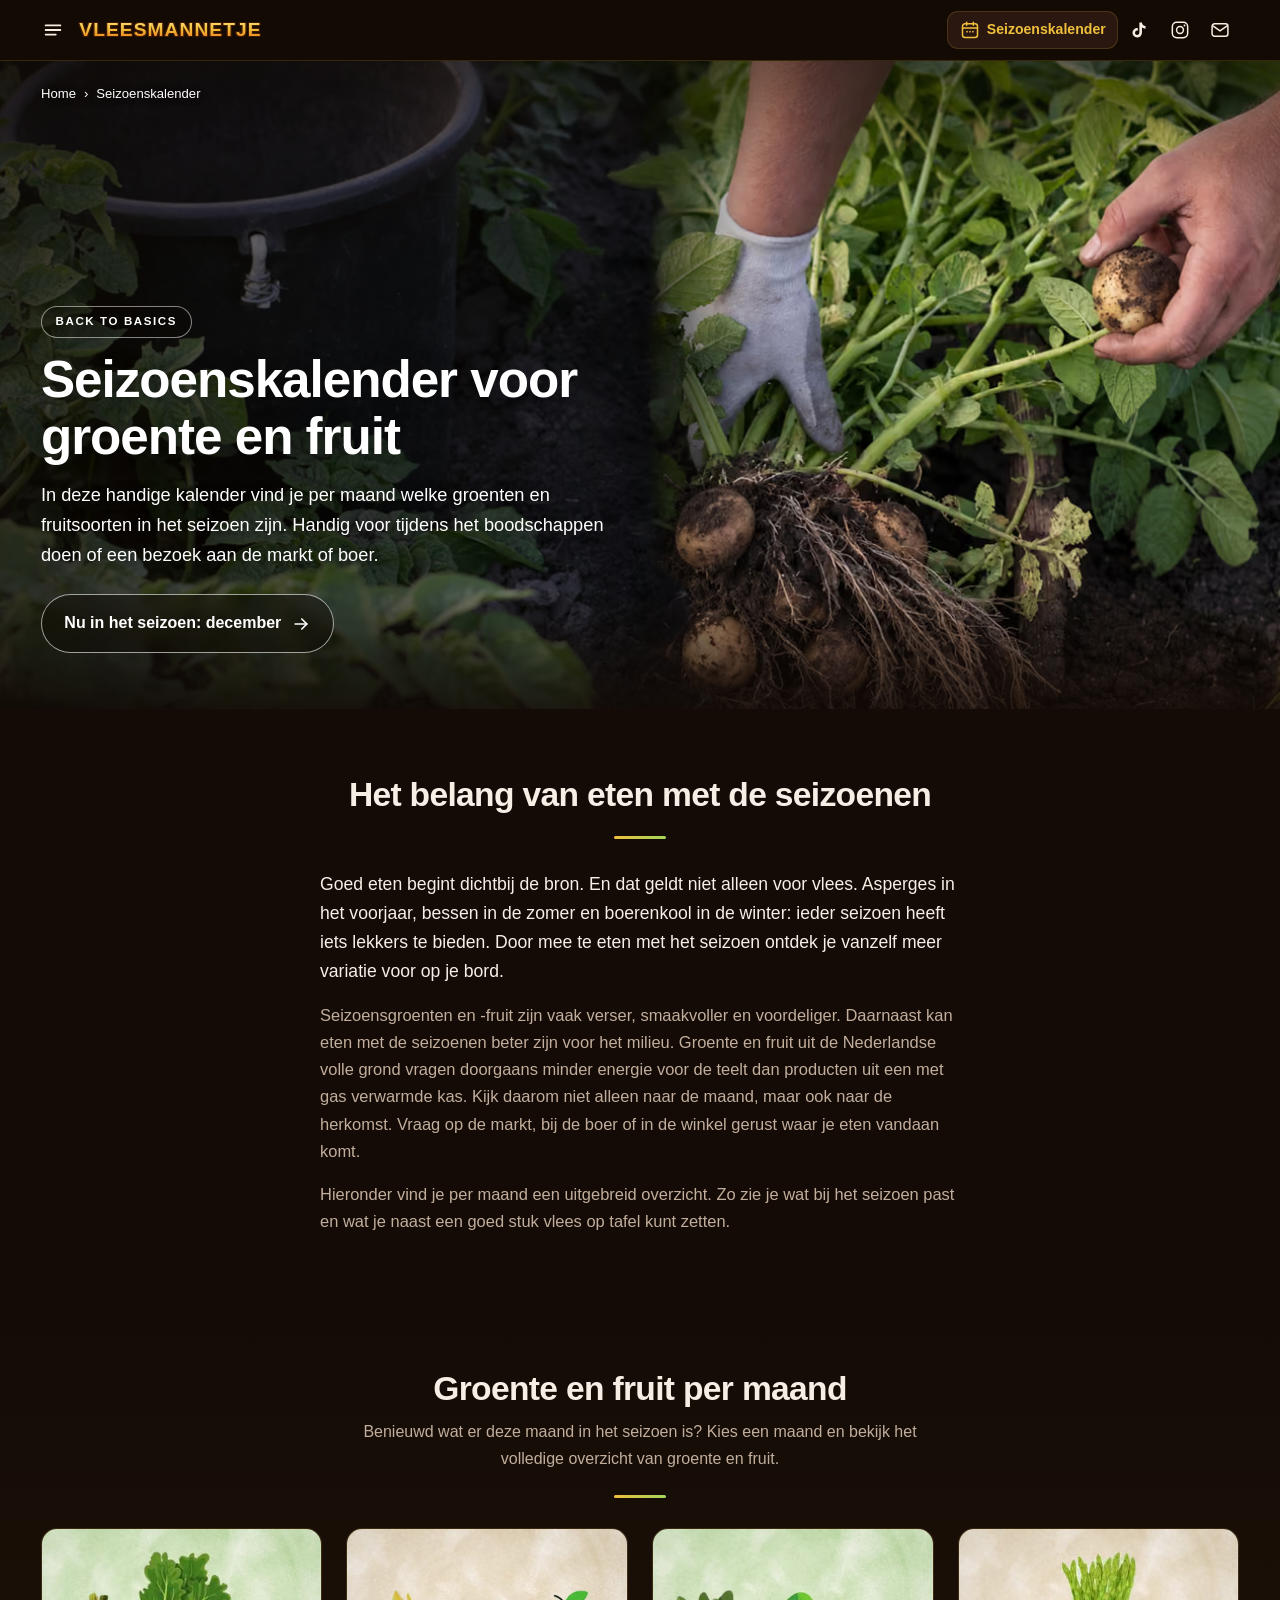
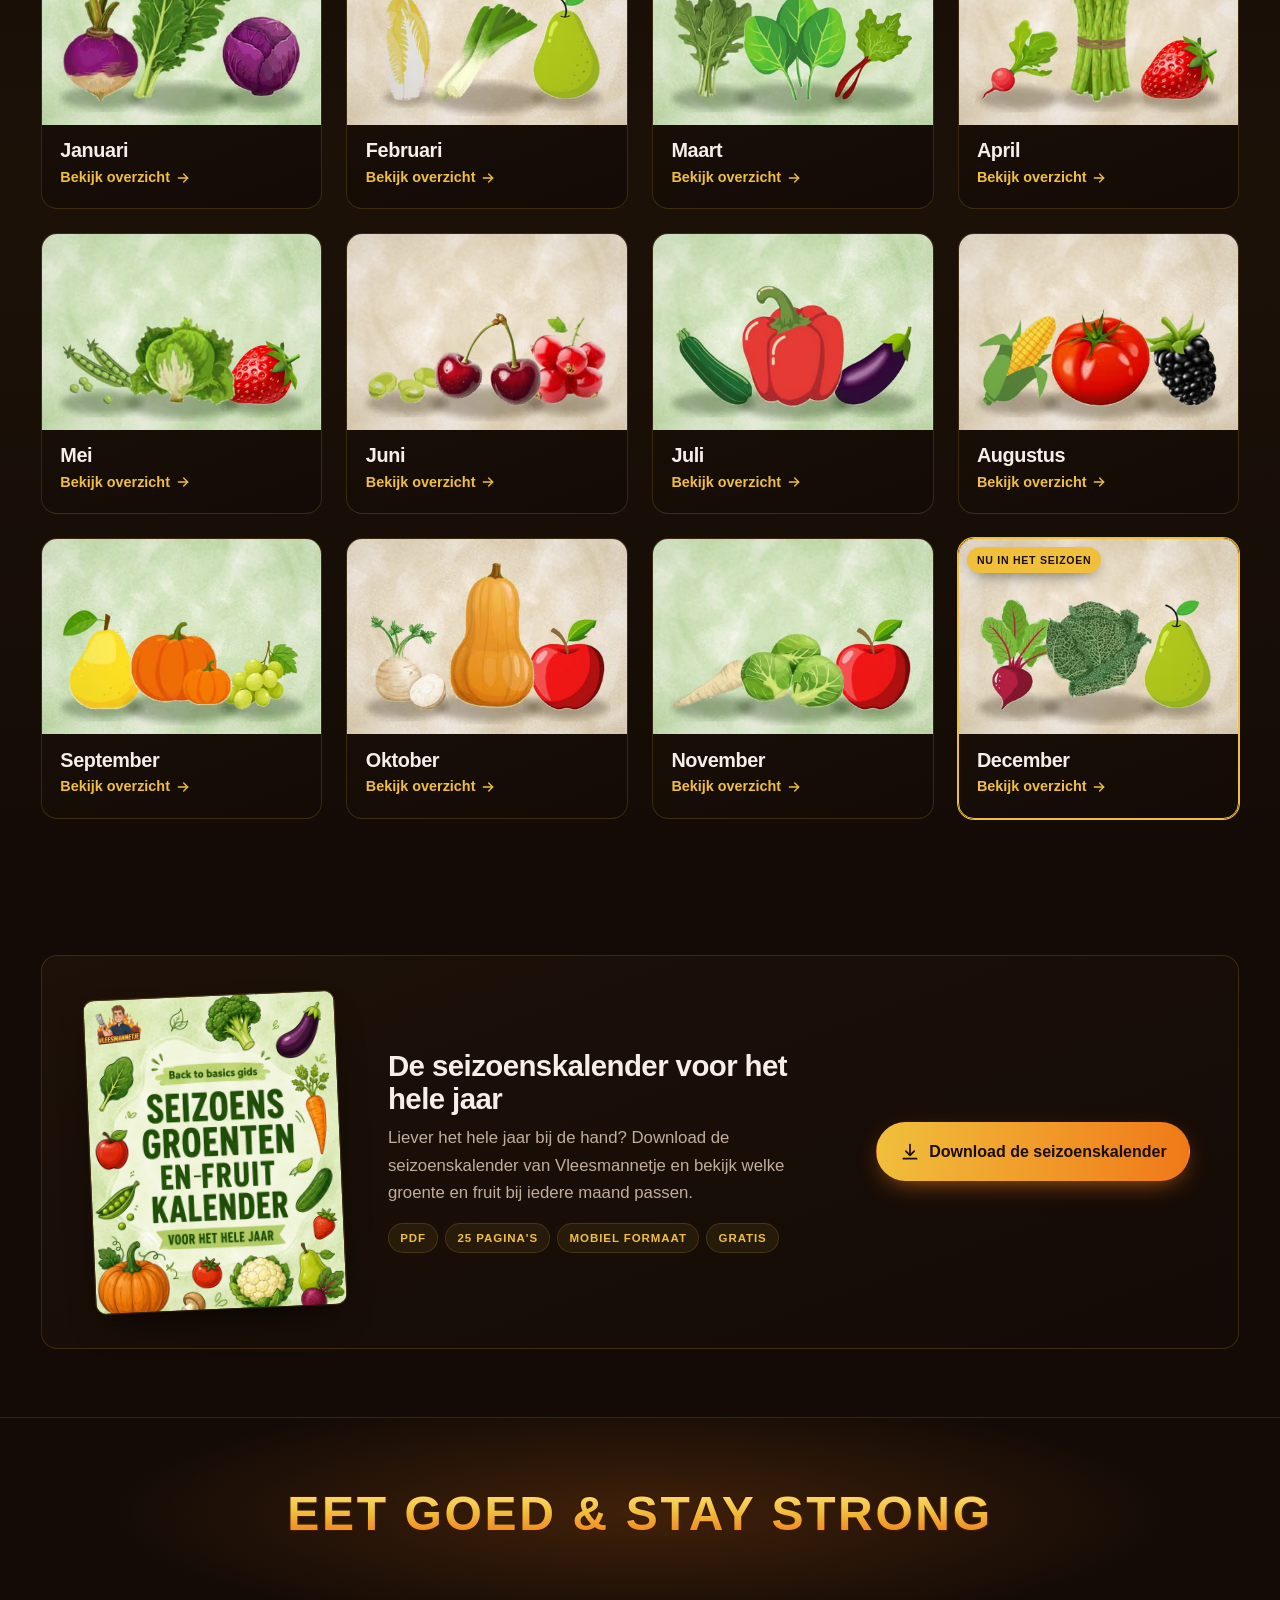
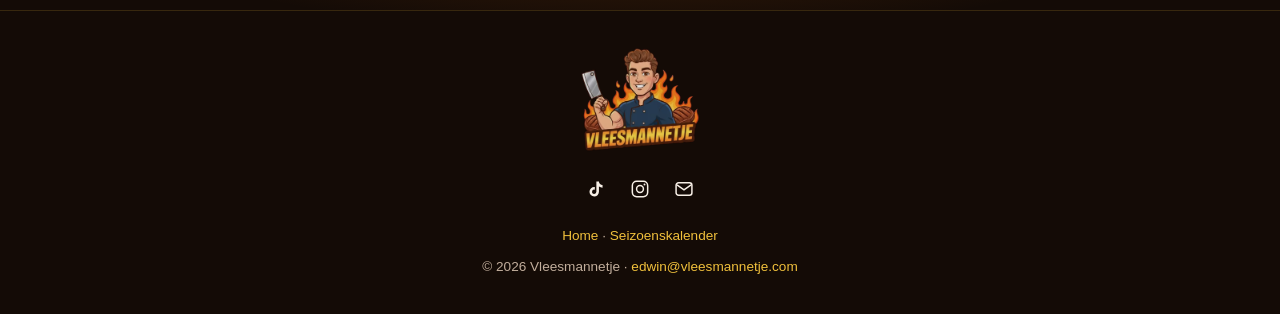
==== commit 11e0da51: "Fotokop met een mannenhand in plaats van een vrouwenhand Nieuwe staande foto voor telefoons en staan" ====
--- a/seizoenskalender/index.html
+++ b/seizoenskalender/index.html
@@ -195,8 +195,8 @@
 .khero--foto .crumbs li+li::before{color:#fff}
 .khero--foto .khero__kop{text-align:left;margin:0;max-width:42rem}
 .khero--foto .eyebrow{color:#fff;border-color:rgba(255,255,255,.5);background:rgba(14,8,4,.28)}
-.khero--foto h1{color:#fff;text-shadow:0 2px 22px rgba(0,0,0,.4)}
-.khero__tekst{margin-top:.95rem;max-width:36rem;color:#fff;font-size:1.06rem;text-shadow:0 1px 12px rgba(0,0,0,.5)}
+.khero--foto h1{max-width:11.5em;color:#fff;text-shadow:0 2px 22px rgba(0,0,0,.4);font-size:clamp(1.85rem,5.4vw,2.6rem)}
+.khero__tekst{margin-top:.95rem;max-width:30rem;color:#fff;font-size:1.06rem;text-shadow:0 1px 12px rgba(0,0,0,.5)}
 .khero--foto .khero__nu{margin-top:1.5rem}
 .btn--glas{
   color:#fff;border-color:rgba(255,255,255,.6);background:rgba(14,8,4,.42);
@@ -328,6 +328,10 @@
   .mnav ul{grid-template-columns:repeat(6,minmax(0,1fr))}
   .signoff{padding:4.5rem 0}
 }
+/* staande tablets: de staande foto, met een hogere kop zodat hand en tekst onder elkaar passen */
+@media (min-width:48rem) and (max-aspect-ratio:6/5){
+  .khero.khero--foto{min-height:clamp(34rem,80vh,60rem)}
+}
 @media (min-width:52rem){
   .duo{grid-template-columns:380px minmax(0,1fr);grid-template-rows:auto 1fr;column-gap:3rem;row-gap:1.4rem;
     grid-template-areas:"img kop" "img lijst";align-items:start}
@@ -338,20 +342,22 @@
   .lijst--lang{columns:3}
 }
 @media (min-width:64rem){
+  .gids--breed{grid-template-columns:250px minmax(0,1fr) auto;grid-template-areas:"cover tekst actie";column-gap:3rem;padding:2.5rem 3rem}
+  .gids--breed .gids__cover{width:250px}
+  .gids--breed h2{font-size:clamp(1.6rem,2.3vw,2.05rem)}
+  .gids--breed p{max-width:42rem;font-size:1.05rem}
+  .gids--breed .gids__actie{align-self:center}
+}
+@media (min-width:80rem){
   /* vanaf hier staat de tekst links naast het onderwerp: verloop van links */
+  .khero--foto h1{font-size:3.2rem}
+  .khero__tekst{max-width:36rem}
   .khero--foto::after{
     background:
       linear-gradient(180deg,rgba(14,8,4,.45) 0%,rgba(14,8,4,0) 20%),
       linear-gradient(90deg,rgba(14,8,4,.76) 0%,rgba(14,8,4,.52) 34%,rgba(14,8,4,.08) 62%,rgba(14,8,4,0) 78%),
       linear-gradient(0deg,rgba(20,11,6,.8) 0%,rgba(20,11,6,0) 18%);
   }
-  .gids--breed{grid-template-columns:250px minmax(0,1fr) auto;grid-template-areas:"cover tekst actie";column-gap:3rem;padding:2.5rem 3rem}
-  .gids--breed .gids__cover{width:250px}
-  .gids--breed h2{font-size:clamp(1.6rem,2.3vw,2.05rem)}
-  .gids--breed p{max-width:42rem;font-size:1.05rem}
-  .gids--breed .gids__actie{align-self:center}
-}
-@media (min-width:80rem){
   .maanden{gap:1.5rem}
   .mkaart__body{padding:.95rem 1.15rem 1.15rem}
   .mkaart h3{font-size:1.24rem}
@@ -418,17 +424,17 @@
 
 <main id="main">
 
-  <section class="khero khero--foto" style="--focus:50% 35%">
+  <section class="khero khero--foto" style="--focus:100% 35%">
       <picture class="khero__foto">
-        <source media="(min-width:40rem)" type="image/avif" sizes="100vw"
-                srcset="/assets/img/kalender/hero-foto-breed-1280.avif 1280w, /assets/img/kalender/hero-foto-breed-1920.avif 1920w, /assets/img/kalender/hero-foto-breed-2560.avif 2560w" width="2560" height="1280">
-        <source media="(min-width:40rem)" type="image/webp" sizes="100vw"
-                srcset="/assets/img/kalender/hero-foto-breed-1280.webp 1280w, /assets/img/kalender/hero-foto-breed-1920.webp 1920w, /assets/img/kalender/hero-foto-breed-2560.webp 2560w" width="2560" height="1280">
-        <source type="image/avif" sizes="100vw" srcset="/assets/img/kalender/hero-foto-smal-640.avif 640w, /assets/img/kalender/hero-foto-smal-1080.avif 1080w"
-                width="1080" height="1440">
-        <source type="image/webp" sizes="100vw" srcset="/assets/img/kalender/hero-foto-smal-640.webp 640w, /assets/img/kalender/hero-foto-smal-1080.webp 1080w"
-                width="1080" height="1440">
-        <img src="/assets/img/kalender/hero-foto-smal-1080.webp" width="1080" height="1440"
+        <source media="(min-aspect-ratio:6/5)" type="image/avif" sizes="100vw"
+                srcset="/assets/img/kalender/hero-foto-breed-1280.avif 1280w, /assets/img/kalender/hero-foto-breed-1920.avif 1920w" width="1920" height="960">
+        <source media="(min-aspect-ratio:6/5)" type="image/webp" sizes="100vw"
+                srcset="/assets/img/kalender/hero-foto-breed-1280.webp 1280w, /assets/img/kalender/hero-foto-breed-1920.webp 1920w" width="1920" height="960">
+        <source type="image/avif" sizes="100vw" srcset="/assets/img/kalender/hero-foto-smal-640.avif 640w, /assets/img/kalender/hero-foto-smal-941.avif 941w"
+                width="941" height="1672">
+        <source type="image/webp" sizes="100vw" srcset="/assets/img/kalender/hero-foto-smal-640.webp 640w, /assets/img/kalender/hero-foto-smal-941.webp 941w"
+                width="941" height="1672">
+        <img src="/assets/img/kalender/hero-foto-smal-941.webp" width="941" height="1672"
              fetchpriority="high" decoding="async" alt="Handen die in een moestuin een aardappelplant uit de grond trekken, met verse aardappels aan de wortels">
       </picture>
     <div class="wrap wrap--breed khero__laag">
